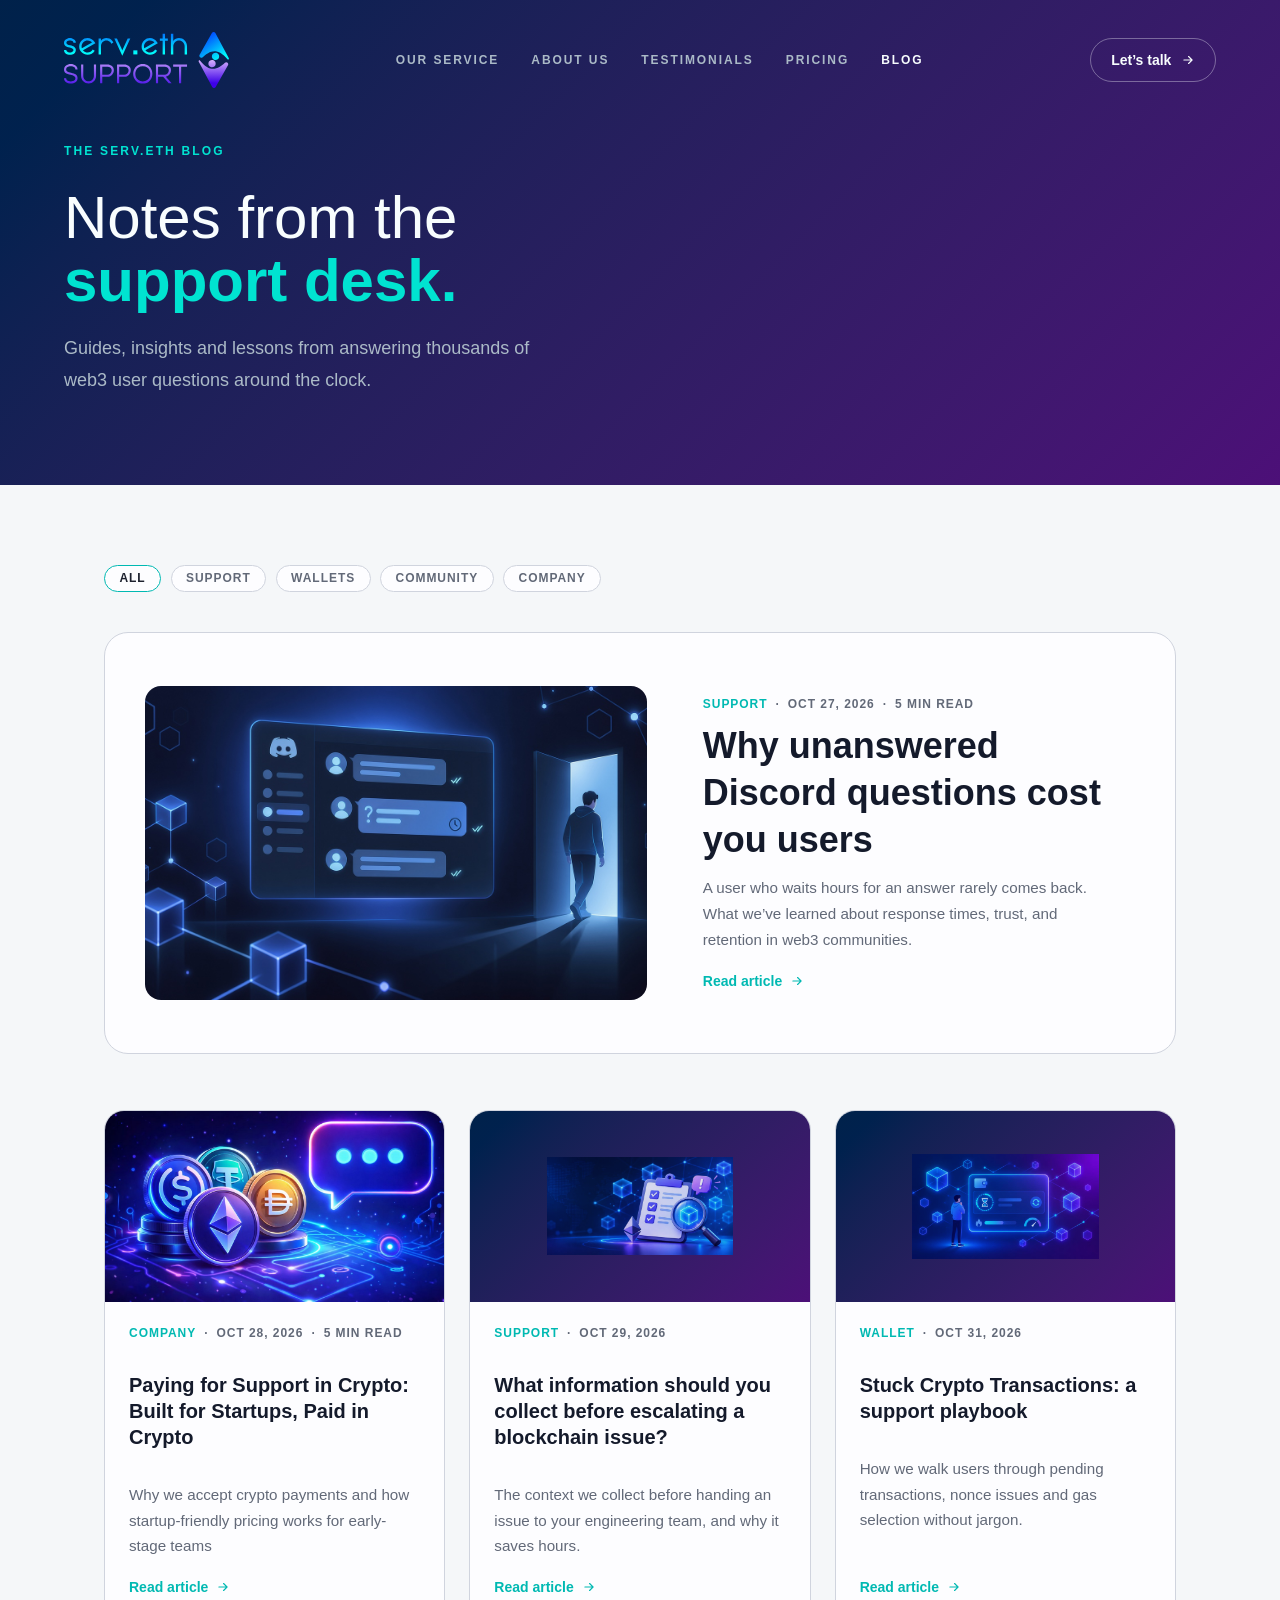
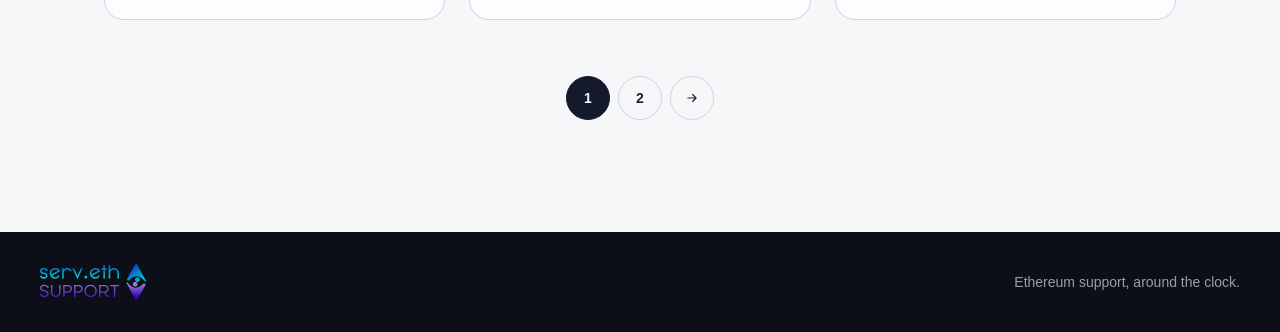
==== blog/index.html @ c9901989 "Update post categories in blog index" ====
<!doctype html>
<html lang="en">
	<head>
		<meta charset="utf-8">
		<meta name="viewport" content="width=device-width, initial-scale=1">
		<meta name="description" content="Guides, insights and lessons from running 24/7 Discord support for Ethereum applications." />
		<meta name="author" content="Serv.eth" />
		<meta property="og:type" content="website" />
		<meta property="og:title" content="Blog — Serv.eth Ethereum Support" />
		<meta property="og:description" content="Guides, insights and lessons from running 24/7 Discord support for Ethereum applications." />
		<meta property="og:image" content="https://serveth.support/img/serveth-gradient-square-transparent-small.png" />
		<meta name="twitter:card" content="summary_large_image" />

		<link rel="icon" href="../img/favicon.png" type="image/png">
		<link rel="stylesheet" href="../styles.css" />
		<link rel="stylesheet" href="blog.css" />

		<title>Blog — Serv.eth Ethereum Support</title>
	</head>
	<body>
		<header class="blog-hero">
				<nav class="nav" aria-label="Primary navigation">
					<a href="../" aria-label="Serv.eth home">
						<img class="nav-logo" src="../img/logo.svg" alt="Serv.eth" />
					</a>
					<div class="nav-links">
						<a class="nav-link" href="../#service">Our service</a>
						<a class="nav-link" href="../#about">About us</a>
						<a class="nav-link" href="../#testimonials">Testimonials</a>
						<a class="nav-link" href="../#pricing">Pricing</a>
						<a class="nav-link is-active" href="./" aria-current="page">Blog</a>
					</div>
					<a class="outline-button" href="../#contact">
						Let’s talk
						<svg class="icon" viewBox="0 0 24 24" aria-hidden="true"><path d="M5 12h14M13 6l6 6-6 6" /></svg>
					</a>
				</nav>
			<div class="blog-hero-inner">
				<p class="eyebrow">The Serv.eth blog</p>
				<h1 class="hero-title">Notes from the<br /><strong>support desk.</strong></h1>
				<p class="hero-sub">Guides, insights and lessons from answering thousands of web3 user questions around the clock.</p>
			</div>
		</header>

		<main class="blog-main">
			<nav class="blog-filters" aria-label="Blog categories">
				<a class="blog-tag is-active" href="./">All</a>
				<a class="blog-tag" href="./">Support</a>
				<a class="blog-tag" href="./">Wallets</a>
				<a class="blog-tag" href="./">Community</a>
				<a class="blog-tag" href="./">Company</a>
			</nav>

			<!-- Featured post -->			
			<article class="post-featured">
				<a class="post-cover" href="why-unanswered-discord-questions-cost-you-users.html" tabindex="-1" aria-hidden="true">
					<img class="cover-photo" src="../img/blog/discord-unanswered-hero.jpg" alt="" width="1200" height="630" />
				</a>
				<div class="post-card-body">
					<p class="post-meta"><span class="post-category">Support</span><span>·</span><time datetime="2026-10-27">Oct 27, 2026</time><span>·</span><span>5 min read</span></p>
					<h2 class="post-title"><a href="why-unanswered-discord-questions-cost-you-users.html">Why unanswered Discord questions cost you users</a></h2>
					<p class="post-excerpt">A user who waits hours for an answer rarely comes back. What we’ve learned about response times, trust, and retention in web3 communities.</p>
					<a class="read-more" href="why-unanswered-discord-questions-cost-you-users.html">
						Read article
						<svg class="icon" viewBox="0 0 24 24" aria-hidden="true"><path d="M5 12h14M13 6l6 6-6 6" /></svg>
					</a>
				</div>
			</article>

			<!-- Post grid -->
			<div class="post-grid">				
				<article class="post-card">
					<a class="post-cover" href="paying-for-support-in-crypto.html" tabindex="-1" aria-hidden="true">
						<img class="cover-photo" src="../img/blog/paying-support.jpg" alt=" loading="lazy" />
					</a>
					<div class="post-card-body">
						<p class="post-meta"><span class="post-category">Company</span><span>·</span><time datetime="2026-10-28">Oct 28, 2026</time><span>·</span><span>5 min read</span></p>
						<h3 class="post-title"><a href="paying-for-support-in-crypto.html">Paying for Support in Crypto: Built for Startups, Paid in Crypto</a></h3>
						<p class="post-excerpt">Why we accept crypto payments and how startup-friendly pricing works for early-stage teams</p>
						<a class="read-more" href="paying-for-support-in-crypto.html">
							Read article
							<svg class="icon" viewBox="0 0 24 24" aria-hidden="true"><path d="M5 12h14M13 6l6 6-6 6" /></svg>
						</a>
					</div>
				</article>
				<article class="post-card">
					<a class="post-cover" href="blockchain-issue-escalation-checklist.html" tabindex="-1" aria-hidden="true">
						<img src="../img/blog/blockchain-support-checklist.jpg" alt="" loading="lazy" />
					</a>
					<div class="post-card-body">
						<p class="post-meta"><span class="post-category">Support</span><span>·</span><time datetime="2026-10-29">Oct 29, 2026</time></p>
						<h3 class="post-title"><a href="blockchain-issue-escalation-checklist.html">What information should you collect before escalating a blockchain issue?</a></h3>
						<p class="post-excerpt">The context we collect before handing an issue to your engineering team, and why it saves hours.</p>
						<a class="read-more" href="blockchain-issue-escalation-checklist.html">
							Read article
							<svg class="icon" viewBox="0 0 24 24" aria-hidden="true"><path d="M5 12h14M13 6l6 6-6 6" /></svg>
						</a>
					</div>
				</article>
				<article class="post-card">
					<a class="post-cover" href="stuck-crypto-transactions.html" tabindex="-1" aria-hidden="true">
						<img src="../img/blog/stuck-transactions.jpg" alt="" loading="lazy" />
					</a>
					<div class="post-card-body">
						<p class="post-meta"><span class="post-category">Wallet</span><span>·</span><time datetime="2026-10-31">Oct 31, 2026</time></p>
						<h3 class="post-title"><a href="stuck-crypto-transactions.html">Stuck Crypto Transactions: a support playbook</a></h3>
						<p class="post-excerpt">How we walk users through pending transactions, nonce issues and gas selection without jargon.</p>
						<a class="read-more" href="stuck-crypto-transactions.html">
							Read article
							<svg class="icon" viewBox="0 0 24 24" aria-hidden="true"><path d="M5 12h14M13 6l6 6-6 6" /></svg>
						</a>
					</div>
				</article>				
			</div>

			<nav class="pagination" aria-label="Blog pagination">
				<a href="./" aria-current="page">1</a>
				<a href="./">2</a>
				<a href="./" aria-label="Next page">
					<svg class="icon" viewBox="0 0 24 24" aria-hidden="true"><path d="M5 12h14M13 6l6 6-6 6" /></svg>
				</a>
			</nav>
		</main>

		<footer class="footer">
			<img src="../img/logo.svg" alt="Serv.eth" />
			<p>Ethereum support, around the clock.</p>
		</footer>
	</body>
</html>
---- styles.css ----
:root {
  --background: oklch(0.975 0.004 260);
	--foreground: oklch(0.25 0.025 270);
	--muted-foreground: oklch(0.52 0.025 265);
	--primary: oklch(0.7 0.14 190);
	--accent: oklch(0.79 0.14 184);
	--accent-foreground: oklch(0.2 0.04 265);
	--border: oklch(0.87 0.014 265);
	--hero-foreground: oklch(0.99 0.005 210);
	--hero-muted: oklch(0.78 0.025 245);
	--highlight: oklch(0.82 0.15 185);
	--about-foreground: oklch(0.98 0.005 220);
	--about-muted: oklch(0.78 0.025 245);
	--footer: oklch(0.17 0.018 270);
	--footer-muted: oklch(0.7 0.02 260);
	--surface: oklch(0.995 0.002 260);
	--strong: oklch(0.22 0.035 270);
	--strong-foreground: oklch(0.98 0.004 240);
	--card-sheen: oklch(1 0 0);
	--font-sans: "Graphik", "Helvetica Neue", Arial, sans-serif;
}

*,
*::before,
*::after { box-sizing: border-box; }

html { scroll-behavior: smooth; -webkit-text-size-adjust: 100%; }

body {
	margin: 0;
	background: var(--background);
	color: var(--foreground);
	font-family: var(--font-sans);
	overflow-x: hidden;
}

a { text-decoration: none; color: inherit; }
img { max-width: 100%; display: block; }
h1, h2, p, ul, blockquote { margin: 0; }
ul { padding: 0; list-style: none; }
::selection { background: var(--accent); color: var(--accent-foreground); }

.icon { width: 1em; height: 1em; flex: none; stroke: currentColor; fill: none; stroke-width: 2; stroke-linecap: round; stroke-linejoin: round; }

/* Hero */
.hero {
	position: relative;
	min-height: 720px;
	padding: 1.5rem 1.25rem 6rem;
	color: var(--hero-foreground);
	background: linear-gradient(135deg, oklch(0.25 0.09 250), oklch(0.34 0.16 305));
}
.hero::after {
  content: "";
	position: absolute;
	inset: auto 0 0;
	height: 1px;
	background: color-mix(in oklch, var(--accent) 55%, transparent);
}
.nav {
	position: relative;
	z-index: 10;
	margin: 0 auto;
	max-width: 72rem;
	display: flex;
	align-items: center;
	justify-content: space-between;
	gap: 1rem;
}
.nav-logo { height: 3rem; width: auto; }
.nav-links { display: none; align-items: center; gap: 2rem; font-size: 0.75rem; font-weight: 600; text-transform: uppercase; }
.nav-link { letter-spacing: 0.16em; color: var(--hero-muted); transition: color 180ms ease; }
.nav-link:hover { color: var(--hero-foreground); }

.hero-grid {
	position: relative;
	margin: 3.5rem auto 0;
	max-width: 72rem;
	display: grid;
	align-items: center;
	gap: 3rem;
	min-height: 590px;
}
.hero-copy { position: relative; z-index: 10; max-width: 36rem; animation: fade-in 700ms ease both; }
.hero-title { font-size: clamp(2.6rem, 8vw, 4.5rem); font-weight: 300; line-height: 1.05; }
.hero-title strong { font-weight: 600; color: var(--highlight); }
.hero-sub { margin-top: 1.75rem; max-width: 32rem; font-size: 1.125rem; line-height: 1.8; color: var(--hero-muted); }
.hero-actions { margin-top: 2.25rem; display: flex; flex-wrap: wrap; gap: 1rem; }
.hero-art { position: relative; margin: 0 auto; width: 100%; max-width: 32rem; animation: fade-in 700ms ease both; }
.hero-art-glow { position: absolute; inset: 14% 10%; border-radius: 50%; background: color-mix(in oklch, var(--accent) 18%, transparent); filter: blur(50px); }
.hero-art img { position: relative; z-index: 10; }

.eyebrow,
.section-kicker { font-size: 0.75rem; font-weight: 700; letter-spacing: 0.18em; text-transform: uppercase; }
.eyebrow { color: var(--highlight); margin-bottom: 1.75rem; }
.section-kicker { margin-bottom: 1.25rem; color: var(--primary); }
.section-kicker { scroll-margin-top: 2.5rem; }

.primary-button,
.outline-button {
	display: inline-flex;
	min-height: 44px;
	align-items: center;
	justify-content: center;
	gap: 0.6rem;
	border-radius: 999px;
	padding: 0.65rem 1.25rem;
	font-size: 0.875rem;
	font-weight: 700;
	transition: transform 180ms ease, background 180ms ease, color 180ms ease;
}
.primary-button { background: var(--accent); color: var(--accent-foreground); }
.outline-button { border: 1px solid color-mix(in oklch, var(--hero-foreground) 35%, transparent); color: var(--hero-foreground); }
.primary-button:hover,
.outline-button:hover { transform: translateY(-2px); }
.outline-button:hover { background: color-mix(in oklch, var(--hero-foreground) 10%, transparent); }
.text-link { display: inline-flex; align-items: center; gap: 0.5rem; padding: 0.65rem 0.25rem; color: var(--hero-foreground); font-size: 0.875rem; font-weight: 600; }

/* Marquee */
.marquee-section { background: var(--background); border-bottom: 1px solid var(--border); padding: 2.5rem 0; }
.marquee-title { margin-bottom: 1.75rem; text-align: center; font-size: 0.75rem; font-weight: 600; text-transform: uppercase; color: var(--muted-foreground); }
.marquee-mask { overflow: hidden; -webkit-mask-image: linear-gradient(to right, transparent, black 8%, black 92%, transparent); mask-image: linear-gradient(to right, transparent, black 8%, black 92%, transparent); }
.marquee-track { display: flex; width: max-content; animation: marquee 55s linear infinite; }
.marquee-mask:hover .marquee-track { animation-play-state: paused; }
.logo-set { display: flex; flex-shrink: 0; align-items: center; }
.client-logo { display: flex; width: 13rem; height: 4rem; flex-shrink: 0; align-items: center; justify-content: center; padding: 0.65rem 1.75rem; }
.client-logo img { width: 100%; height: 100%; object-fit: contain; object-position: center; }

/* Sections */
.content-section { margin-inline: auto; max-width: 72rem; padding: 7rem 1.25rem; } 
.section-title { max-width: 38rem; font-size: clamp(2.35rem, 5vw, 4rem); font-weight: 600; line-height: 1.08; }
.section-copy { margin-top: 1.75rem; max-width: 38rem; font-size: 1.05rem; line-height: 1.85; color: var(--muted-foreground); }

.split { display: grid; align-items: center; gap: 3.5rem; }
.service-art { margin: 0 auto; width: 100%; max-width: 43rem; }
.feature-list { margin-top: 2rem; display: grid; gap: 1rem; font-size: 0.875rem; font-weight: 600; }
.feature-list li { display: flex; align-items: center; gap: 0.75rem; }
.check-icon { display: inline-flex; height: 1.7rem; width: 1.7rem; align-items: center; justify-content: center; border-radius: 999px; background: color-mix(in oklch, var(--primary) 16%, transparent); }

.about-band { padding: 6rem 1.25rem; background: linear-gradient(135deg, oklch(0.18 0.08 279), oklch(0.28 0.12 250)); } 
.about-inner { margin: 0 auto; max-width: 72rem; display: grid; align-items: center; gap: 4rem; }
.about-kicker { color: var(--accent); }
.about-title { color: var(--about-foreground); }
.about-copy { color: var(--about-muted); }
.about-line { margin-top: 1.5rem; font-size: 1.125rem; font-weight: 500; color: var(--about-foreground); }
.about-art { margin: 0 auto; width: 100%; max-width: 24rem; }

.testimonials-section { padding: 7rem 1.25rem; background: var(--background); border-bottom: 1px solid var(--border); }
.testimonials-inner { margin: 0 auto; max-width: 72rem; }
.testimonials-heading { display: grid; gap: 1.5rem; align-items: end; }
.testimonials-heading > p { max-width: 20rem; color: var(--muted-foreground); line-height: 1.6; }
.testimonial-carousel { position: relative; margin-top: 3.5rem; outline: none; }
.testimonial-viewport { overflow-x: auto; overflow-y: hidden; scroll-snap-type: x mandatory; scroll-behavior: smooth; -webkit-overflow-scrolling: touch; scrollbar-width: none; -ms-overflow-style: none; padding-bottom: 0.25rem; }
.testimonial-viewport::-webkit-scrollbar { display: none; }
.testimonial-track { display: flex; gap: 1.25rem; }
.testimonial-card { display: flex; flex: 0 0 100%; min-width: 100%; min-height: 25rem; scroll-snap-align: start; flex-direction: column; justify-content: space-between; border: 1px solid color-mix(in oklch, var(--border) 60%, var(--foreground) 10%); border-radius: 0.75rem; background: linear-gradient(180deg, color-mix(in oklch, var(--card-sheen) 45%, var(--surface)) 0%, var(--surface) 32%); padding: 2rem; box-shadow: inset 0 1px 0 color-mix(in oklch, var(--card-sheen) 70%, transparent), 0 1px 2px color-mix(in oklch, var(--foreground) 8%, transparent), 0 24px 48px -16px color-mix(in oklch, var(--foreground) 26%, transparent); }
.carousel-arrow { position: absolute; top: 50%; z-index: 5; display: grid; width: 3rem; height: 3rem; transform: translateY(-50%); place-items: center; border: 1px solid var(--border); border-radius: 50%; background: color-mix(in oklch, var(--background) 86%, transparent); backdrop-filter: blur(8px); color: var(--foreground); cursor: pointer; box-shadow: 0 10px 28px color-mix(in oklch, var(--foreground) 14%, transparent); transition: opacity 180ms ease, transform 140ms ease, background 180ms ease; }
.carousel-arrow.prev { left: -0.5rem; }
.carousel-arrow.next { right: -0.5rem; }
.carousel-arrow:hover { background: var(--background); }
.carousel-arrow:active { transform: translateY(-50%) scale(0.92); }
.carousel-arrow[disabled] { opacity: 0.35; cursor: default; }
.carousel-arrow .icon { width: 1.25rem; height: 1.25rem; fill: none; stroke: currentColor; stroke-width: 2; stroke-linecap: round; stroke-linejoin: round; }
.testimonial-logo-wrap { display: flex; min-height: 3rem; align-items: center; justify-content: space-between; gap: 1rem; }
.testimonial-logo-wrap img { max-height: 2.25rem; max-width: 8rem; object-fit: contain; object-position: left center; }
.testimonial-logo-wrap span { color: var(--primary); font-size: 3rem; line-height: 1; }
.testimonial-card blockquote {  margin: 1.5rem 0; font-size: clamp(1rem, 1.45vw, 1.35rem); line-height: 1.25; }
.testimonial-person { display: grid; grid-template-columns: 1fr auto; gap: 0.35rem 1rem; border-top: 1px solid var(--border); padding-top: 1.5rem; }
.testimonial-author { font-size: 0.9rem; font-weight: 700; }
.testimonial-role { grid-column: 1; color: var(--muted-foreground); font-size: 0.8rem; }
.testimonial-company { grid-column: 2; grid-row: 1 / span 2; align-self: center; color: var(--primary); font-size: 0.75rem; font-weight: 700; text-transform: uppercase; }

.pricing-head { display: grid; align-items: end; gap: 3rem; }
.pricing-art { display: none; width: 18rem; }
.pricing-layout { margin-top: 3.5rem; display: grid; gap: 1rem; }
.pricing-card { display: flex; min-height: 22rem; flex-direction: column; border: 1px solid var(--border); border-radius: 0.5rem; background: var(--surface); padding: 1.75rem; box-shadow: 0 14px 36px color-mix(in oklch, var(--foreground) 5%, transparent); }
.pricing-card.featured { background: var(--strong); color: var(--strong-foreground); border-color: var(--strong); }
.price-eyebrow { color: var(--primary); font-size: 0.7rem; font-weight: 700; text-transform: uppercase; }
.price-amount { margin-top: 1.5rem; font-size: 3rem; font-weight: 600; }
.price-unit { margin-top: 0.35rem; font-size: 0.75rem; font-weight: 700; text-transform: uppercase; color: var(--primary); }
.price-note { margin-top: 1.5rem; font-size: 0.9rem; font-weight: 700; }
.price-summary { margin: 0.75rem 0 1.75rem; color: var(--muted-foreground); font-size: 0.875rem; line-height: 1.6; }
.featured .price-summary { color: var(--hero-muted); }
.details-button, .pricing-contact-link, .dialog-contact { display: flex; min-height: 2.75rem; align-items: center; justify-content: space-between; border: 1px solid var(--border); border-radius: 0.375rem; padding: 0.65rem 1rem; background: transparent; color: inherit; font: inherit; font-size: 0.875rem; font-weight: 700; cursor: pointer; transition: transform 180ms ease, background 180ms ease, border-color 180ms ease; }
.details-button { margin-top: auto; width: 100%; }
.featured .details-button { border-color: var(--accent); background: var(--accent); color: var(--accent-foreground); }
.details-button:hover { transform: translateY(-2px); border-color: var(--primary); background: color-mix(in oklch, var(--primary) 10%, transparent); }
.featured .details-button:hover { border-color: var(--accent); background: color-mix(in oklch, var(--accent) 82%, var(--accent-foreground)); }
.pricing-foot { display: flex; flex-direction: column; gap: 1.25rem; margin-top: 2rem; color: var(--muted-foreground); font-size: 0.875rem; }
.pricing-dialog { position: fixed; width: min(42rem, calc(100% - 2rem)); max-height: 82vh; overflow-y: auto; border: 1px solid var(--border); border-radius: 0.5rem; padding: 2rem; background: var(--background); color: var(--foreground); box-shadow: 0 25px 80px color-mix(in oklch, var(--foreground) 25%, transparent); }
.pricing-dialog::backdrop { background: color-mix(in oklch, var(--footer) 78%, transparent); }
.pricing-dialog h2 { margin-top: 1rem; font-size: clamp(2rem, 5vw, 3rem); }
.dialog-close { position: absolute; top: 1rem; right: 1rem; width: 2.5rem; height: 2.5rem; border: 0; background: transparent; color: inherit; font-size: 1.75rem; cursor: pointer; }
.dialog-lead { margin-top: 0.5rem; color: var(--muted-foreground); }
.dialog-copy { display: grid; gap: 1rem; margin-top: 2rem; color: var(--muted-foreground); line-height: 1.65; }
.dialog-copy p { padding-left: 1.4rem; position: relative; }
.dialog-copy p::before { content: "✓"; position: absolute; left: 0; color: var(--primary); font-weight: 700; }
.dialog-contact { display: inline-flex; margin-top: 2rem; border-color: var(--primary); background: var(--primary); color: var(--accent-foreground); }
.dialog-contact:hover { transform: translateY(-2px); }

.contact-band { padding: 6rem 1.25rem; text-align: center; color: var(--hero-foreground); background: linear-gradient(125deg, oklch(0.24 0.11 249), oklch(0.31 0.15 309)); }
.contact-inner { margin: 0 auto; max-width: 48rem; }
.contact-title { font-size: clamp(2.25rem, 6vw, 3.75rem); font-weight: 600; }
.contact-actions { margin-top: 2.5rem; display: flex; flex-wrap: wrap; justify-content: center; gap: 1rem; }

.footer { display: flex; flex-direction: column; align-items: center; justify-content: space-between; gap: 1.25rem; padding: 2rem 1.25rem; background: var(--footer); color: var(--footer-muted); font-size: 0.875rem; }
.footer img { height: 2.25rem; width: auto; opacity: 0.8; }

@keyframes marquee { to { transform: translateX(-50%); } }
@keyframes fade-in { from { opacity: 0; transform: translateY(12px); } to { opacity: 1; transform: none; } }

@media (min-width: 768px) {
	.hero { padding-left: 2.5rem; padding-right: 2.5rem; }
	.nav-logo { height: 3.5rem; }
	.nav-links { display: flex; }
	.hero-grid { grid-template-columns: 1.05fr 0.95fr; padding-top: 2rem; margin-top: 0; }
	.hero-art { justify-self: end; }
	.content-section { padding: 9rem 2.5rem; } 
	.split { grid-template-columns: 1fr 1fr; }
	.service-art-col { order: 1; }
	.service-copy-col { order: 2; }
	.about-band { padding: 8rem 2.5rem; } 
	.about-inner { grid-template-columns: 1.1fr 0.9fr; }
	.testimonials-section { padding: 9rem 2.5rem; }
	.testimonials-heading { grid-template-columns: 1fr auto; }
	.testimonial-card { flex-basis: calc(56% - 0.55rem); min-width: calc(56% - 0.55rem); }
	.carousel-arrow.prev { left: -1.25rem; }
	.carousel-arrow.next { right: -1.25rem; }
	.pricing-head { grid-template-columns: 1fr auto; }
	.pricing-art { display: block; }
	.pricing-layout { grid-template-columns: repeat(2, minmax(0, 1fr)); }
	.pricing-card.featured { grid-row: span 2; }
	.pricing-foot { flex-direction: row; align-items: center; justify-content: space-between; }
	.contact-band { padding: 7rem 2.5rem; }
	.footer { flex-direction: row; padding-left: 2.5rem; padding-right: 2.5rem; }
}

@media (min-width: 1024px) {
	.testimonial-card { flex-basis: calc(40% - 0.84rem); min-width: calc(40% - 0.84rem); }
	.pricing-layout { grid-template-columns: 1.3fr repeat(2, minmax(0, 1fr)); }
}

@media (prefers-reduced-motion: reduce) {
	html { scroll-behavior: auto; }
	.marquee-track { animation-play-state: paused; }
	.hero-copy, .hero-art { animation: none; }
	.testimonial-viewport { scroll-behavior: auto; }
	.carousel-arrow { transition: none; }
}
---- blog/blog.css ----
/* Blog — builds on styles.css tokens */
.blog-hero {
	padding: 1.5rem 1.25rem 4.5rem;
	color: var(--hero-foreground);
	background: linear-gradient(135deg, oklch(0.25 0.09 250), oklch(0.34 0.16 305));
}
.blog-hero-inner {
	margin: 3.5rem auto 0;
	max-width: 72rem;
}
.blog-hero .hero-title { font-size: clamp(2.4rem, 6vw, 3.75rem); }
.blog-hero .hero-sub { margin-top: 1.25rem; }
.nav-link.is-active { color: var(--hero-foreground); }

.blog-main {
	margin: 0 auto;
	max-width: 72rem;
	padding: 4rem 1.25rem 6rem;
}
.blog-filters {
	display: flex;
	flex-wrap: wrap;
	gap: 0.6rem;
	margin-bottom: 2.5rem;
}
.blog-tag {
	display: inline-flex;
	align-items: center;
	border: 1px solid var(--border);
	border-radius: 999px;
	padding: 0.35rem 0.9rem;
	font-size: 0.75rem;
	font-weight: 600;
	letter-spacing: 0.08em;
	text-transform: uppercase;
	color: var(--muted-foreground);
	background: var(--surface);
	transition: color 180ms ease, border-color 180ms ease;
}
.blog-tag:hover,
.blog-tag.is-active { color: var(--foreground); border-color: var(--primary); }

.post-featured {
	display: grid;
	gap: 2rem;
	margin-bottom: 3.5rem;
	padding: 2rem;
	border: 1px solid var(--border);
	border-radius: 1.5rem;
	background: var(--surface);
	transition: transform 180ms ease, box-shadow 180ms ease;
}
.post-featured:hover { transform: translateY(-3px); box-shadow: 0 20px 40px -24px color-mix(in oklch, var(--strong) 40%, transparent); }
.post-featured .post-cover { aspect-ratio: 16 / 10; }
.post-featured .post-title { font-size: clamp(1.6rem, 3vw, 2.25rem); }

.post-grid {
	display: grid;
	gap: 1.5rem;
}
.post-card {
	display: flex;
	flex-direction: column;
	border: 1px solid var(--border);
	border-radius: 1.25rem;
	background: var(--surface);
	overflow: hidden;
	transition: transform 180ms ease, box-shadow 180ms ease;
}
.post-card:hover { transform: translateY(-3px); box-shadow: 0 20px 40px -24px color-mix(in oklch, var(--strong) 40%, transparent); }
.post-card-body { display: flex; flex: 1; flex-direction: column; gap: 0.75rem; padding: 1.5rem; }

.post-cover {
	display: grid;
	place-items: center;
	aspect-ratio: 16 / 9;
	border-radius: 1rem;
	background: linear-gradient(135deg, oklch(0.25 0.09 250), oklch(0.34 0.16 305));
	overflow: hidden;
}
.post-card .post-cover { border-radius: 0; }
.post-cover img { width: 55%; height: auto; opacity: 0.9; }

.post-meta {
	display: flex;
	flex-wrap: wrap;
	align-items: center;
	gap: 0.5rem;
	font-size: 0.75rem;
	font-weight: 600;
	letter-spacing: 0.08em;
	text-transform: uppercase;
	color: var(--muted-foreground);
}
.post-meta .post-category { color: var(--primary); }
.post-title { font-size: 1.25rem; font-weight: 600; line-height: 1.3; color: var(--strong); }
.post-excerpt { font-size: 0.95rem; line-height: 1.7; color: var(--muted-foreground); }
.read-more {
	display: inline-flex;
	align-items: center;
	gap: 0.5rem;
	margin-top: auto;
	padding-top: 0.5rem;
	font-size: 0.875rem;
	font-weight: 700;
	color: var(--primary);
}

.pagination {
	display: flex;
	justify-content: center;
	gap: 0.5rem;
	margin-top: 3.5rem;
}
.pagination a {
	display: grid;
	place-items: center;
	min-width: 44px;
	min-height: 44px;
	border: 1px solid var(--border);
	border-radius: 999px;
	font-size: 0.875rem;
	font-weight: 600;
}
.pagination a[aria-current="page"] { background: var(--strong); color: var(--strong-foreground); border-color: var(--strong); }

/* Single post */
.article-header { max-width: 46rem; }
.article-header .post-meta { color: var(--hero-muted); margin-bottom: 1.25rem; }
.article-header .post-meta .post-category { color: var(--highlight); }
.back-link { display: inline-flex; align-items: center; gap: 0.5rem; margin-bottom: 2rem; font-size: 0.875rem; font-weight: 600; color: var(--hero-muted); }
.back-link:hover { color: var(--hero-foreground); }
.author { display: flex; align-items: center; gap: 0.75rem; margin-top: 2rem; font-size: 0.9rem; }
.author-avatar { display: grid; place-items: center; width: 44px; height: 44px; border-radius: 50%; background: var(--accent); color: var(--accent-foreground); font-weight: 700; }
.author-role { color: var(--hero-muted); font-size: 0.8rem; }

/* Wide cover photo inside the article header */
.article-header .hero-cover {
	margin: 2.5rem 0 0;
	border-radius: 1.25rem;
	overflow: hidden;
	box-shadow: 0 24px 48px -24px color-mix(in oklch, oklch(0.48 0.22 305) 45%, transparent);
}
.article-header .hero-cover img { display: block; width: 100%; height: auto; }

/* Mid-article call to action */
.article .article-cta-mid { margin-top: 3rem; }
.article .article-cta-mid h2 { color: var(--hero-foreground); }
.article .article-cta-mid p { color: var(--hero-muted); }
.article .article-cta-mid .primary-button { color: var(--accent-foreground); text-decoration: none; }

.article {
	margin: 0 auto;
	max-width: 46rem;
	padding: 4rem 1.25rem 5rem;
	font-size: 1.075rem;
	line-height: 1.85;
}
.article > * + * { margin-top: 1.5rem; }
.article h2 { margin-top: 3rem; font-size: 1.75rem; font-weight: 600; line-height: 1.25; color: var(--strong); }
.article h3 { margin-top: 2.25rem; font-size: 1.3rem; font-weight: 600; border-left: 4px solid var(--primary); padding-left:.8rem; margin-top:1.8rem; color: var(--strong); }
.article a { color: var(--primary); text-decoration: underline; text-underline-offset: 3px; }
.article ul,
.article ul { list-style: disc; }
.article ul li + li { margin-top: 0.5rem; }
.article blockquote {
	padding: 1.25rem 1.5rem;
	border-left: 3px solid var(--accent);
	border-radius: 0 1rem 1rem 0;
	background: var(--surface);
	font-size: 1.2rem;
	font-style: italic;
	color: var(--strong);
}
.article code { padding: 0.15rem 0.4rem; border-radius: 0.35rem; background: color-mix(in oklch, var(--border) 60%, transparent); font-size: 0.9em; }
.article pre { padding: 1.25rem; border-radius: 1rem; background: var(--footer); color: var(--strong-foreground); overflow-x: auto; font-size: 0.9rem; line-height: 1.6; }
.article pre code { padding: 0; background: none; }
.article figure { margin: 2.5rem 0 0; }
.article figcaption { margin-top: 0.75rem; font-size: 0.85rem; text-align: center; color: var(--muted-foreground); }

.article-footer {
	margin: 0 auto;
	max-width: 46rem;
	padding: 0 1.25rem 5rem;
}
.article-tags { display: flex; flex-wrap: wrap; gap: 0.6rem; padding-top: 2rem; border-top: 1px solid var(--border); }
.article-cta {
	margin-top: 3rem;
	padding: 2rem;
	border-radius: 1.5rem;
	background: linear-gradient(135deg, oklch(0.25 0.09 250), oklch(0.34 0.16 305));
	color: var(--hero-foreground);
}
.article-cta h2 { font-size: 1.5rem; font-weight: 600; }
.article-cta p { margin: 0.75rem 0 1.5rem; color: var(--hero-muted); line-height: 1.7; }

.related { margin: 0 auto; max-width: 72rem; padding: 0 1.25rem 6rem; }
.related .section-title { margin-bottom: 2rem; font-size: 1.75rem; }

/* Full-bleed photo covers (e.g. generated hero images) */
.post-cover .cover-photo {
	width: 100%;
	height: 100%;
	object-fit: cover;
	opacity: 1;
}

/* Support queue stat chart */
.stat-chart {
	display: grid;
	gap: 1rem;
	padding: 1.5rem;
	border: 1px solid var(--border);
	border-radius: 1rem;
	background: var(--surface);
}
.stat-row {
	display: grid;
	gap: 0.4rem;
}
.stat-label {
	display: flex;
	justify-content: space-between;
	gap: 1rem;
	font-size: 0.875rem;
	font-weight: 600;
	color: var(--strong);
}
.stat-bar {
	display: block;
	height: 0.75rem;
	border-radius: 999px;
	background: color-mix(in oklch, var(--border) 60%, transparent);
	overflow: hidden;
}
.stat-bar-fill {
	display: block;
	height: 100%;
	border-radius: inherit;
	background: linear-gradient(90deg, var(--primary), oklch(0.34 0.16 305));
}
.stat-row.is-bug .stat-bar-fill { background: var(--strong); }

@media (min-width: 768px) {
	.blog-hero { padding: 2rem 2.5rem 5.5rem; }
	.blog-main { padding: 5rem 2.5rem 7rem; }
	.post-featured { grid-template-columns: 1.1fr 1fr; align-items: center; padding: 2.5rem; }
	.post-grid { grid-template-columns: repeat(2, 1fr); }
	.related { padding-left: 2.5rem; padding-right: 2.5rem; }
}

@media (min-width: 1024px) {
	.post-grid { grid-template-columns: repeat(3, 1fr); }
}

/* Cover image keeps its natural shape */
.article figure img {
	width: 100%;
	height: auto;
	border-radius: 1rem;
}

/* Numbered steps with purple circles */
.article ol {
	list-style: none;
	counter-reset: step-counter;
	padding-left: 0;
	margin: 2rem 0;
	display: flex;
	flex-direction: column;
	gap: 1.25rem;
}
.article ol li {
	counter-increment: step-counter;
	display: flex;
	align-items: flex-start;
	gap: 1.25rem;
	line-height: 1.7;
}
.article ol li::before {
	content: counter(step-counter);
	flex-shrink: 0;
	display: inline-flex;
	align-items: center;
	justify-content: center;
	width: 2.1rem;
	height: 2.1rem;
	border-radius: 50%;
	background: linear-gradient(135deg, oklch(0.34 0.15 295), oklch(0.48 0.22 305));
	color: var(--strong-foreground);
	font-weight: 700;
	font-size: 0.95rem;
	margin-top: 0.15rem;
	box-shadow: 0 4px 12px color-mix(in oklch, oklch(0.48 0.22 305) 25%, transparent);
}

/* Comparison table */
.compare-table {
	overflow-x: auto;
	border: 1px solid var(--border);
	border-radius: 1rem;
	background: var(--surface);
}
.compare-table table {
	width: 100%;
	min-width: 38rem;
	border-collapse: collapse;
	font-size: 0.95rem;
	text-align: left;
}
.compare-table th,
.compare-table td {
	padding: 0.9rem 1.1rem;
	border-bottom: 1px solid var(--border);
	color: var(--muted-foreground);
}
.compare-table thead th {
	font-size: 0.75rem;
	font-weight: 700;
	letter-spacing: 0.08em;
	text-transform: uppercase;
	color: var(--strong);
	background: color-mix(in oklch, var(--border) 40%, transparent);
}
.compare-table tbody th {
	color: var(--strong);
	font-weight: 600;
	white-space: nowrap;
}
.compare-table tbody tr:last-child th,
.compare-table tbody tr:last-child td {
	border-bottom: none;
}
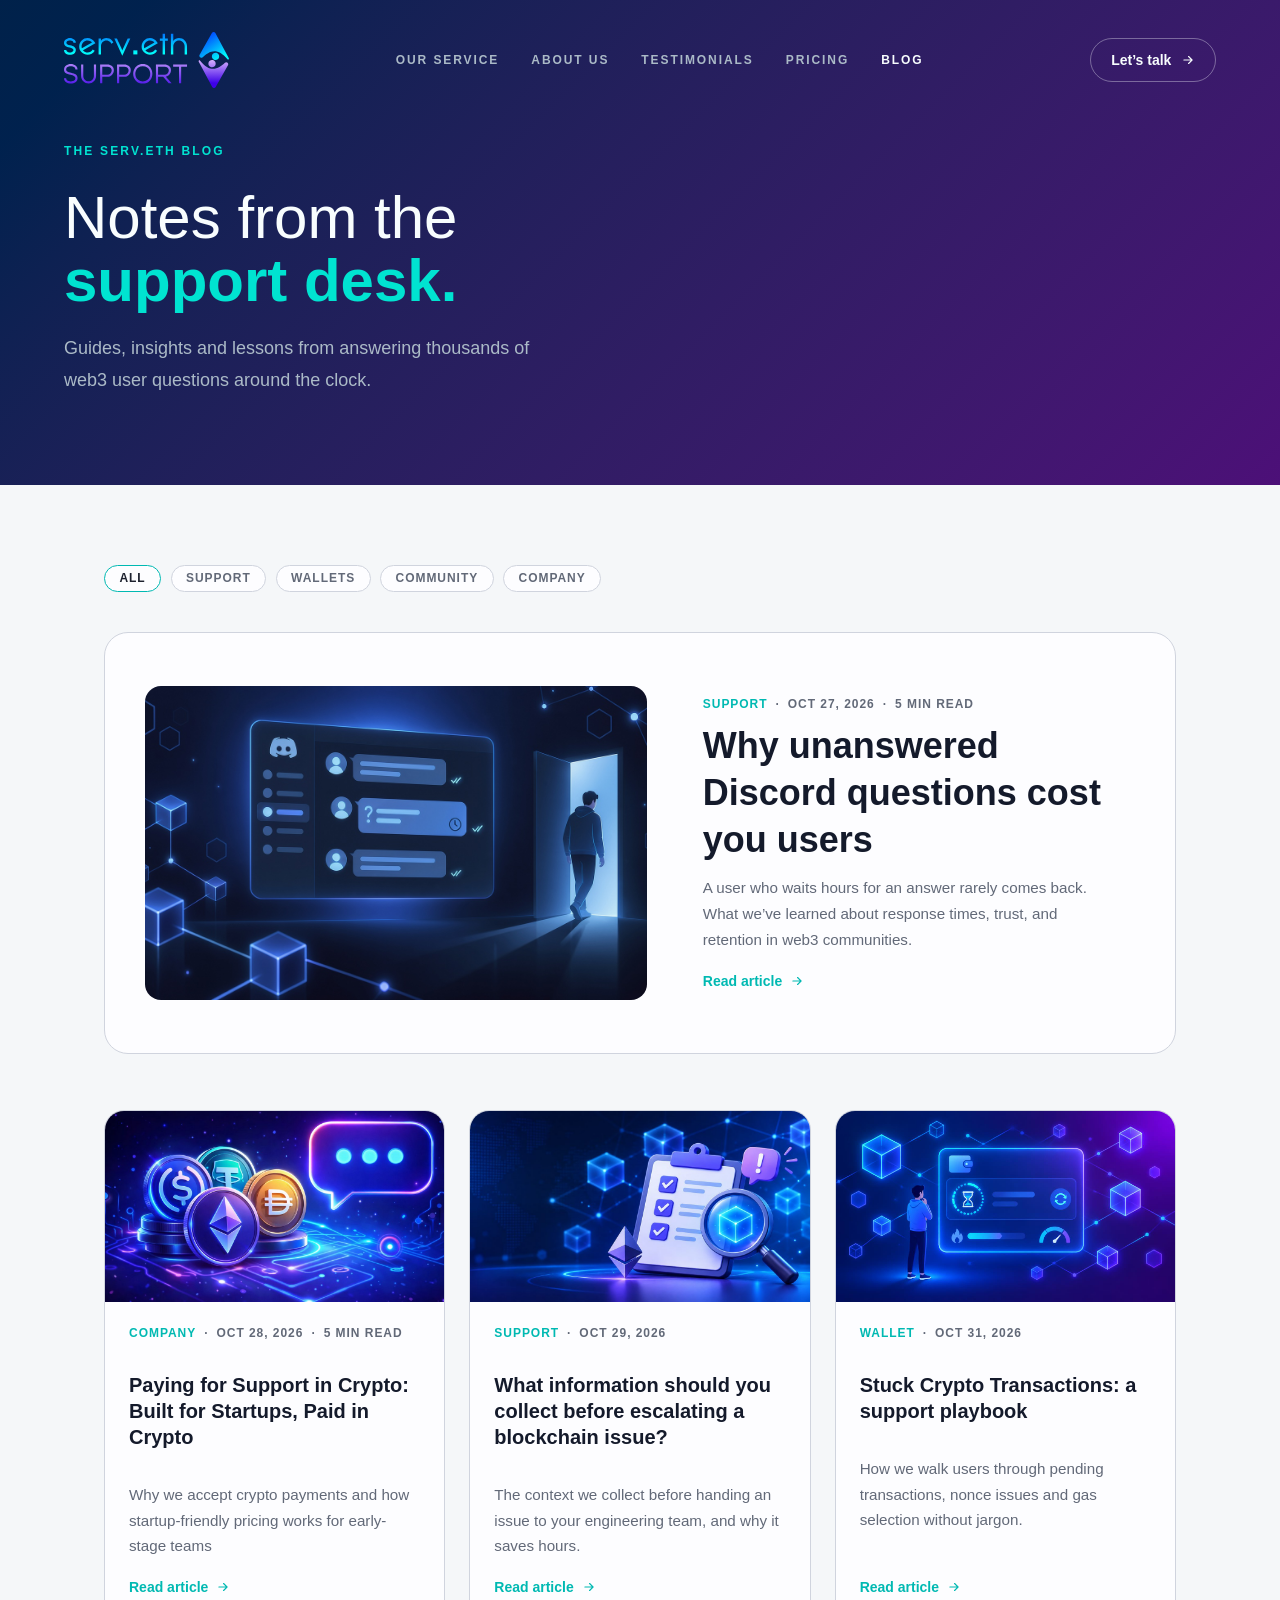
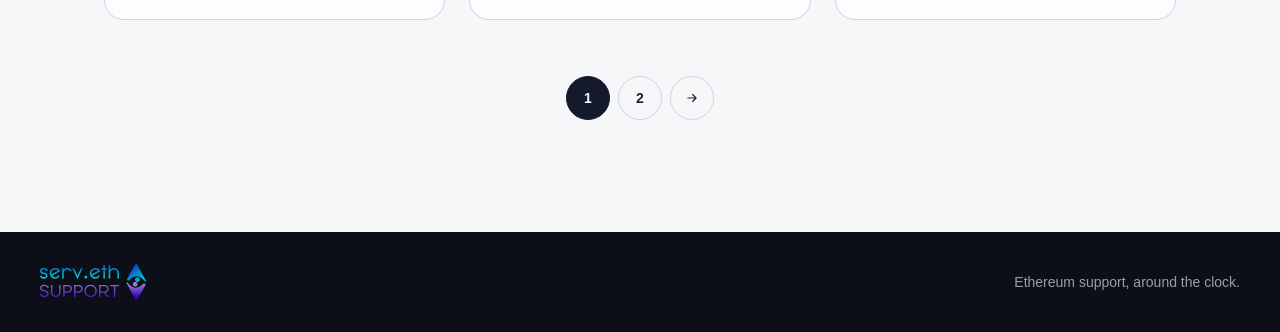
==== commit ac4171be: "Add class to images in blog index" ====
--- a/blog/index.html
+++ b/blog/index.html
@@ -85,7 +85,7 @@
 				</article>
 				<article class="post-card">
 					<a class="post-cover" href="blockchain-issue-escalation-checklist.html" tabindex="-1" aria-hidden="true">
-						<img src="../img/blog/blockchain-support-checklist.jpg" alt="" loading="lazy" />
+						<img class="cover-photo" src="../img/blog/blockchain-support-checklist.jpg" alt="" loading="lazy" />
 					</a>
 					<div class="post-card-body">
 						<p class="post-meta"><span class="post-category">Support</span><span>·</span><time datetime="2026-10-29">Oct 29, 2026</time></p>
@@ -99,7 +99,7 @@
 				</article>
 				<article class="post-card">
 					<a class="post-cover" href="stuck-crypto-transactions.html" tabindex="-1" aria-hidden="true">
-						<img src="../img/blog/stuck-transactions.jpg" alt="" loading="lazy" />
+						<img class="cover-photo" src="../img/blog/stuck-transactions.jpg" alt="" loading="lazy" />
 					</a>
 					<div class="post-card-body">
 						<p class="post-meta"><span class="post-category">Wallet</span><span>·</span><time datetime="2026-10-31">Oct 31, 2026</time></p>
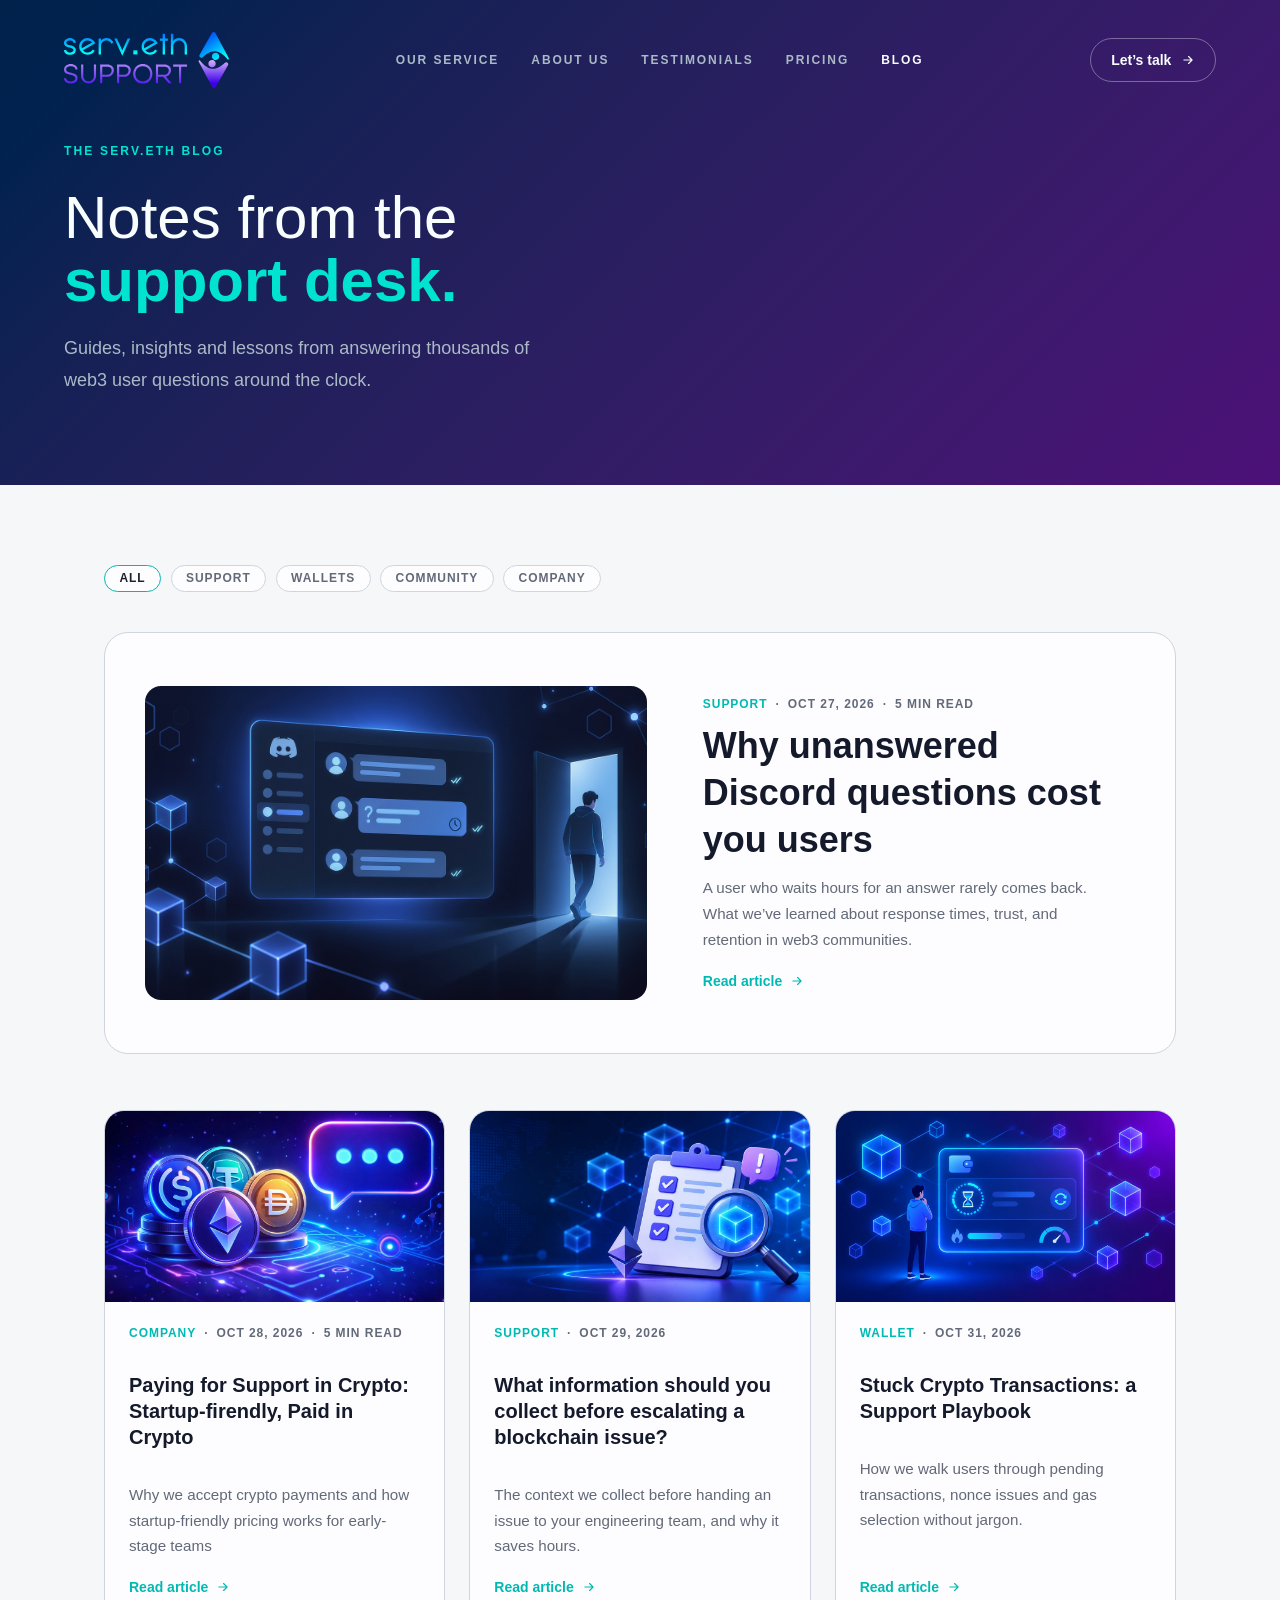
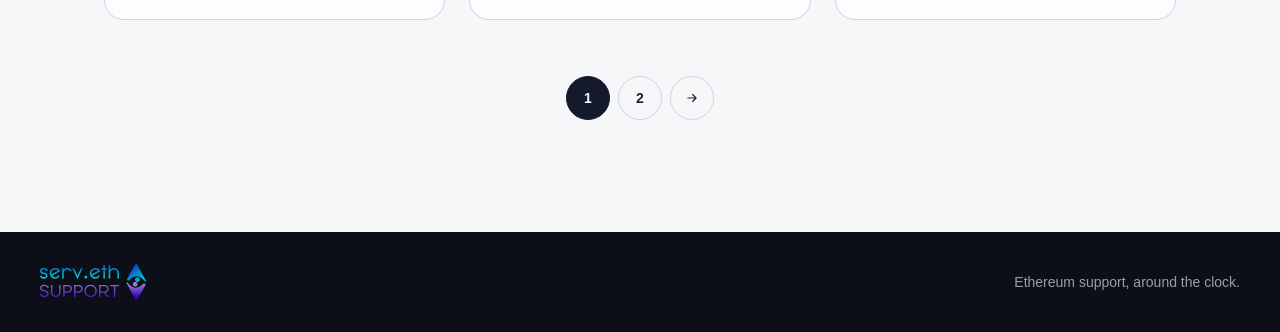
==== commit 46894065: "Update post titles for clarity and consistency" ====
--- a/blog/index.html
+++ b/blog/index.html
@@ -75,7 +75,7 @@
 					</a>
 					<div class="post-card-body">
 						<p class="post-meta"><span class="post-category">Company</span><span>·</span><time datetime="2026-10-28">Oct 28, 2026</time><span>·</span><span>5 min read</span></p>
-						<h3 class="post-title"><a href="paying-for-support-in-crypto.html">Paying for Support in Crypto: Built for Startups, Paid in Crypto</a></h3>
+						<h3 class="post-title"><a href="paying-for-support-in-crypto.html">Paying for Support in Crypto: Startup-firendly, Paid in Crypto</a></h3>
 						<p class="post-excerpt">Why we accept crypto payments and how startup-friendly pricing works for early-stage teams</p>
 						<a class="read-more" href="paying-for-support-in-crypto.html">
 							Read article
@@ -103,7 +103,7 @@
 					</a>
 					<div class="post-card-body">
 						<p class="post-meta"><span class="post-category">Wallet</span><span>·</span><time datetime="2026-10-31">Oct 31, 2026</time></p>
-						<h3 class="post-title"><a href="stuck-crypto-transactions.html">Stuck Crypto Transactions: a support playbook</a></h3>
+						<h3 class="post-title"><a href="stuck-crypto-transactions.html">Stuck Crypto Transactions: a Support Playbook</a></h3>
 						<p class="post-excerpt">How we walk users through pending transactions, nonce issues and gas selection without jargon.</p>
 						<a class="read-more" href="stuck-crypto-transactions.html">
 							Read article
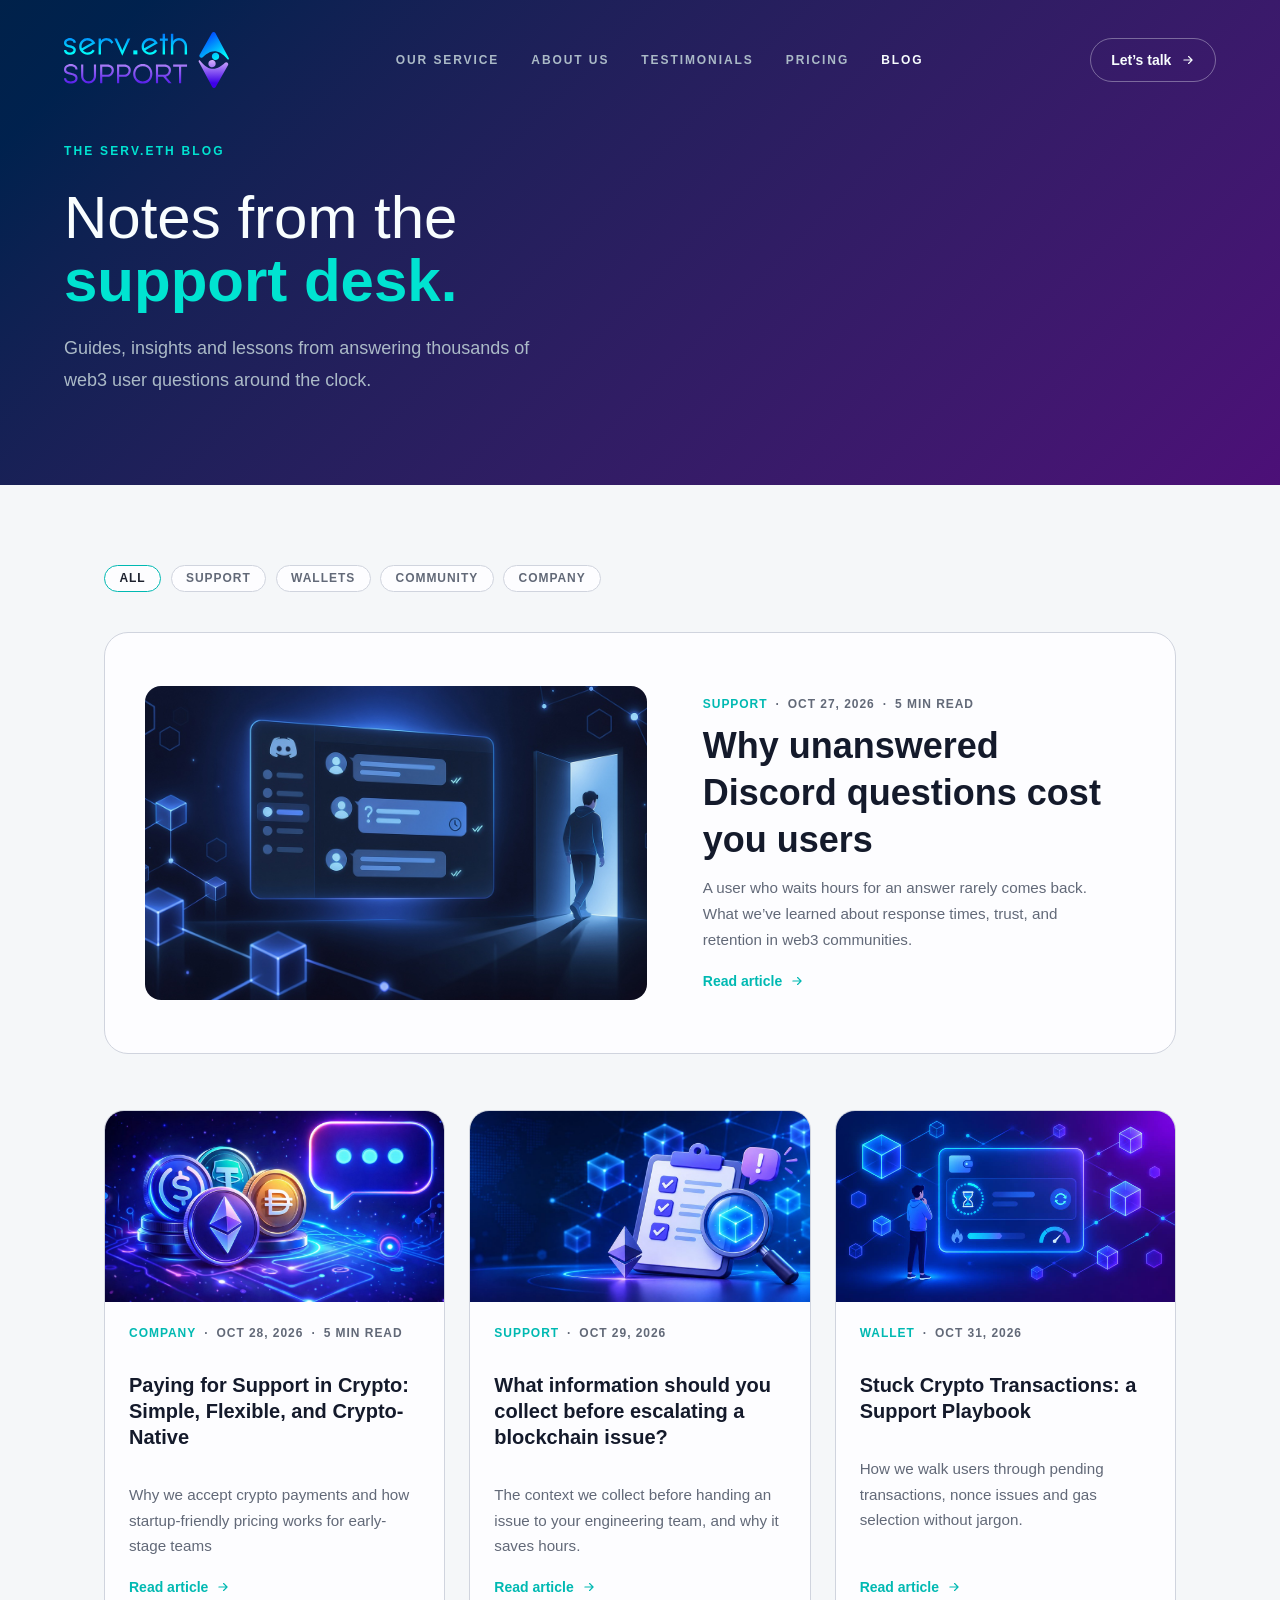
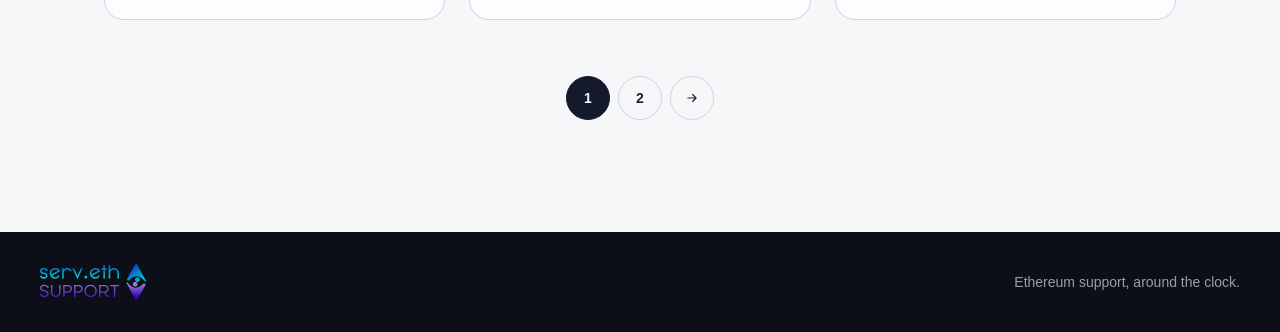
==== commit 438bfdcd: "Update blog post title for clarity and relevance" ====
--- a/blog/index.html
+++ b/blog/index.html
@@ -75,7 +75,7 @@
 					</a>
 					<div class="post-card-body">
 						<p class="post-meta"><span class="post-category">Company</span><span>·</span><time datetime="2026-10-28">Oct 28, 2026</time><span>·</span><span>5 min read</span></p>
-						<h3 class="post-title"><a href="paying-for-support-in-crypto.html">Paying for Support in Crypto: Startup-firendly, Paid in Crypto</a></h3>
+						<h3 class="post-title"><a href="paying-for-support-in-crypto.html">Paying for Support in Crypto: Simple, Flexible, and Crypto-Native</a></h3>
 						<p class="post-excerpt">Why we accept crypto payments and how startup-friendly pricing works for early-stage teams</p>
 						<a class="read-more" href="paying-for-support-in-crypto.html">
 							Read article
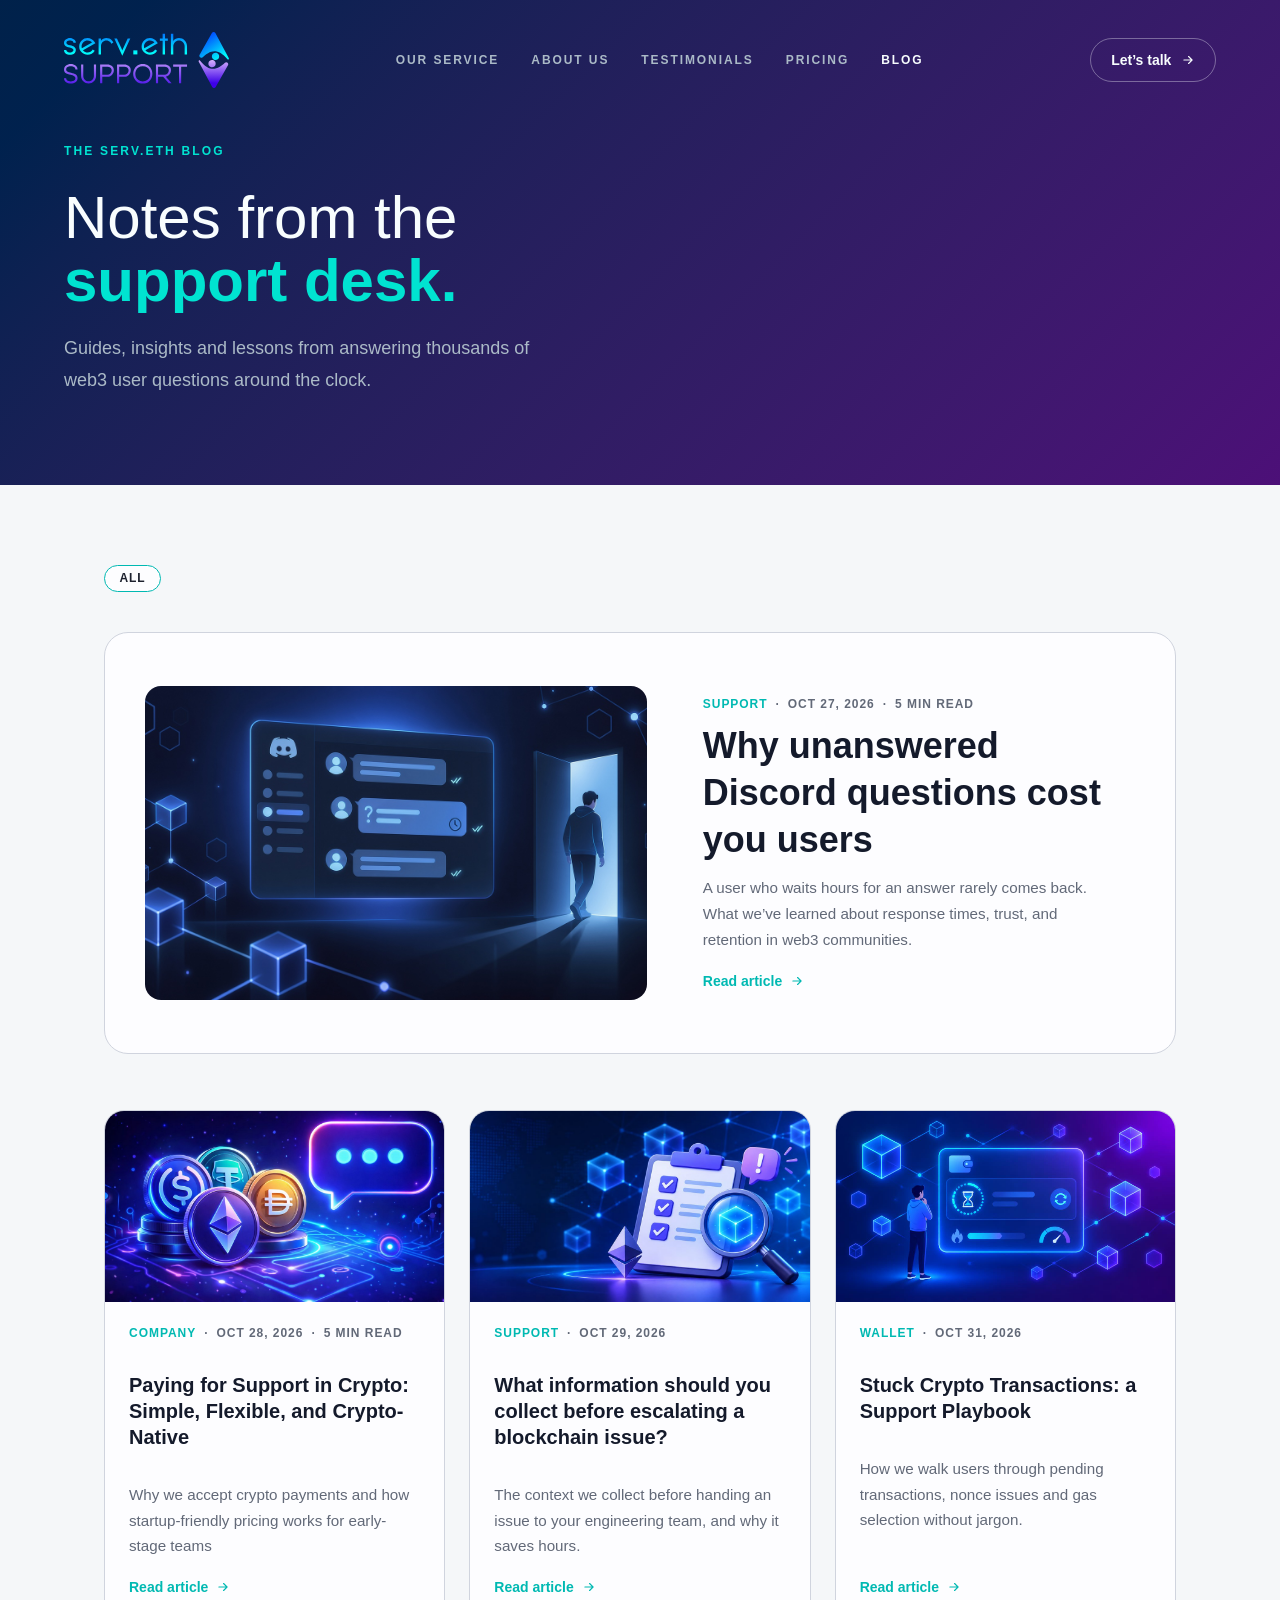
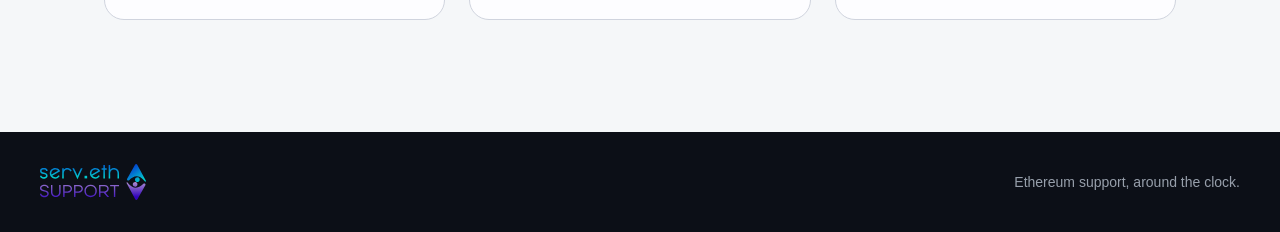
==== commit 959c0e83: "Clean up blog index by removing links and pagination Removed unnecessary navigation links and pagina" ====
--- a/blog/index.html
+++ b/blog/index.html
@@ -45,10 +45,6 @@
 		<main class="blog-main">
 			<nav class="blog-filters" aria-label="Blog categories">
 				<a class="blog-tag is-active" href="./">All</a>
-				<a class="blog-tag" href="./">Support</a>
-				<a class="blog-tag" href="./">Wallets</a>
-				<a class="blog-tag" href="./">Community</a>
-				<a class="blog-tag" href="./">Company</a>
 			</nav>
 
 			<!-- Featured post -->			
@@ -112,14 +108,6 @@
 					</div>
 				</article>				
 			</div>
-
-			<nav class="pagination" aria-label="Blog pagination">
-				<a href="./" aria-current="page">1</a>
-				<a href="./">2</a>
-				<a href="./" aria-label="Next page">
-					<svg class="icon" viewBox="0 0 24 24" aria-hidden="true"><path d="M5 12h14M13 6l6 6-6 6" /></svg>
-				</a>
-			</nav>
 		</main>
 
 		<footer class="footer">
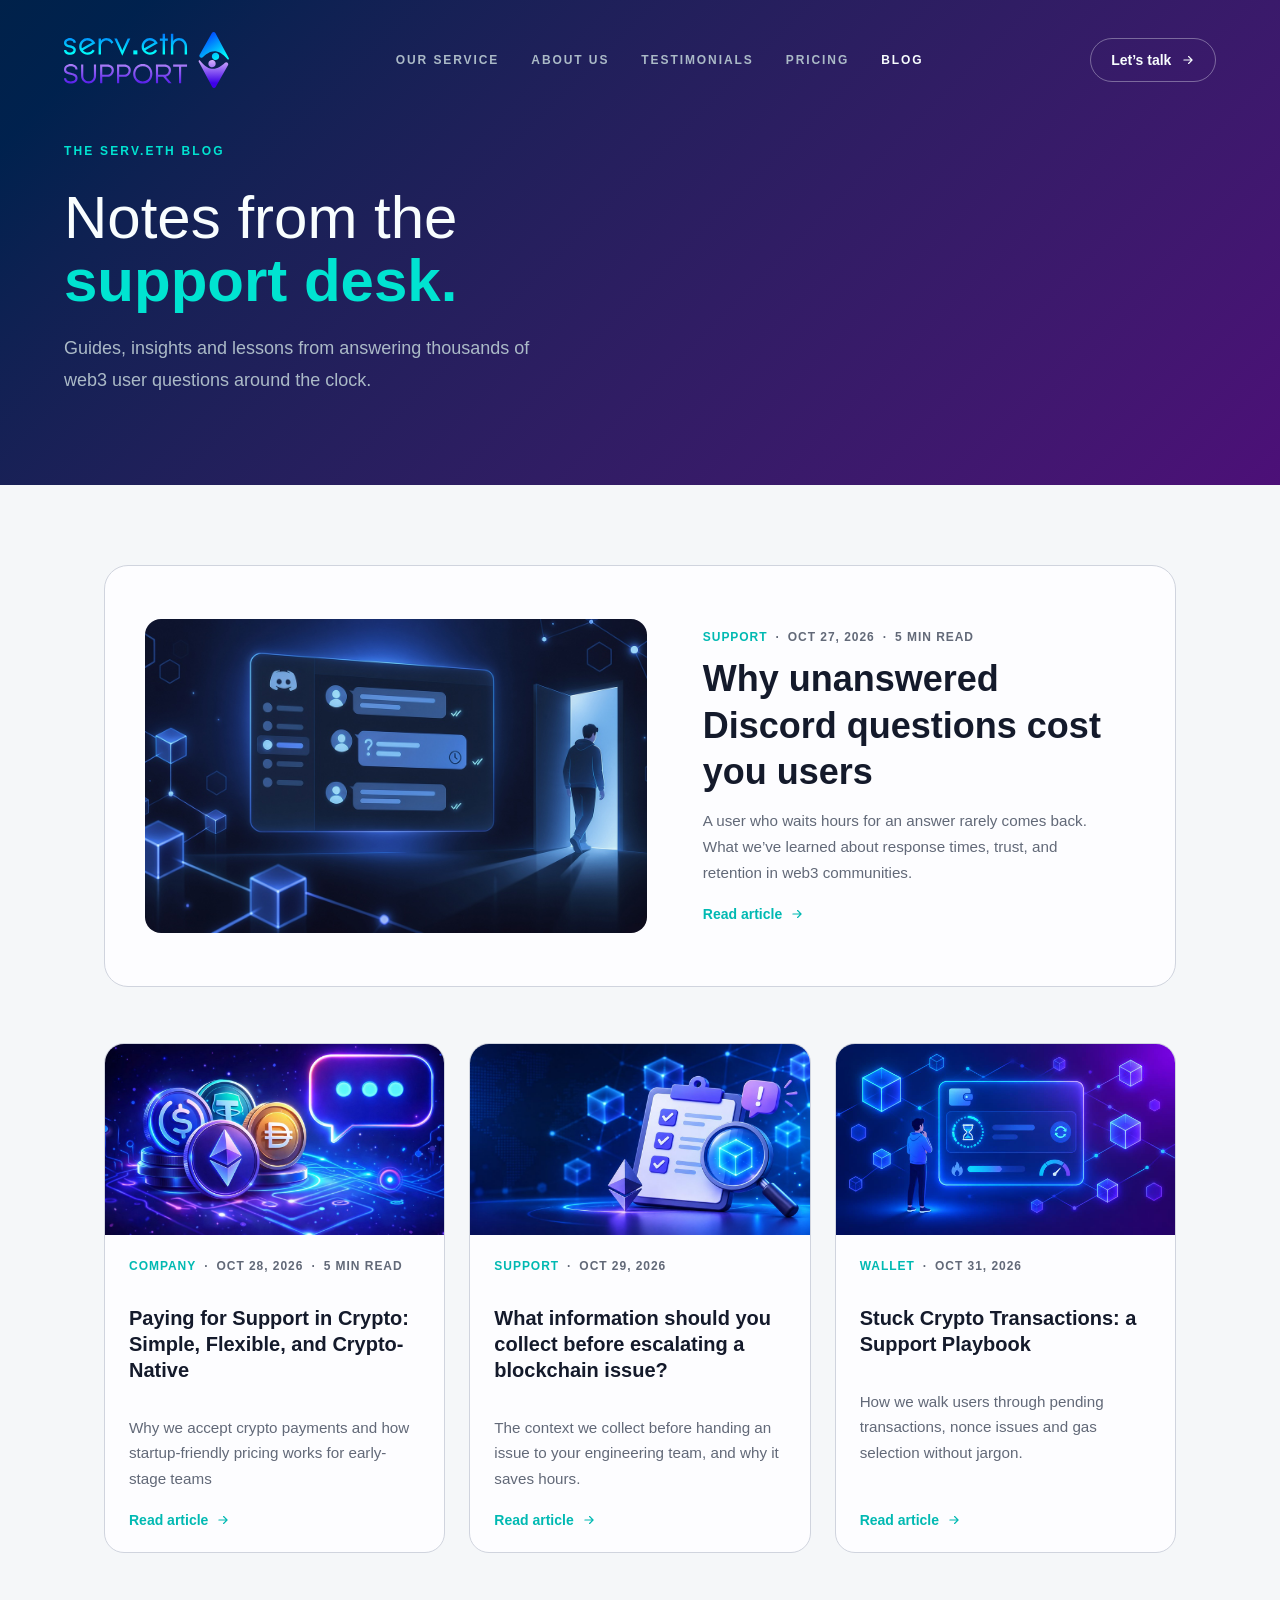
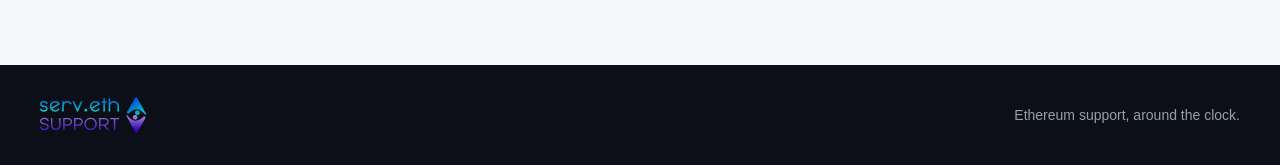
==== commit 57b8e13c: "Remove blog filters navigation Removed the blog filters navigation from the main section." ====
--- a/blog/index.html
+++ b/blog/index.html
@@ -43,9 +43,6 @@
 		</header>
 
 		<main class="blog-main">
-			<nav class="blog-filters" aria-label="Blog categories">
-				<a class="blog-tag is-active" href="./">All</a>
-			</nav>
 
 			<!-- Featured post -->			
 			<article class="post-featured">
--- a/blog/blog.css
+++ b/blog/blog.css
@@ -105,24 +105,6 @@
 	font-weight: 700;
 	color: var(--primary);
 }
-
-.pagination {
-	display: flex;
-	justify-content: center;
-	gap: 0.5rem;
-	margin-top: 3.5rem;
-}
-.pagination a {
-	display: grid;
-	place-items: center;
-	min-width: 44px;
-	min-height: 44px;
-	border: 1px solid var(--border);
-	border-radius: 999px;
-	font-size: 0.875rem;
-	font-weight: 600;
-}
-.pagination a[aria-current="page"] { background: var(--strong); color: var(--strong-foreground); border-color: var(--strong); }
 
 /* Single post */
 .article-header { max-width: 46rem; }
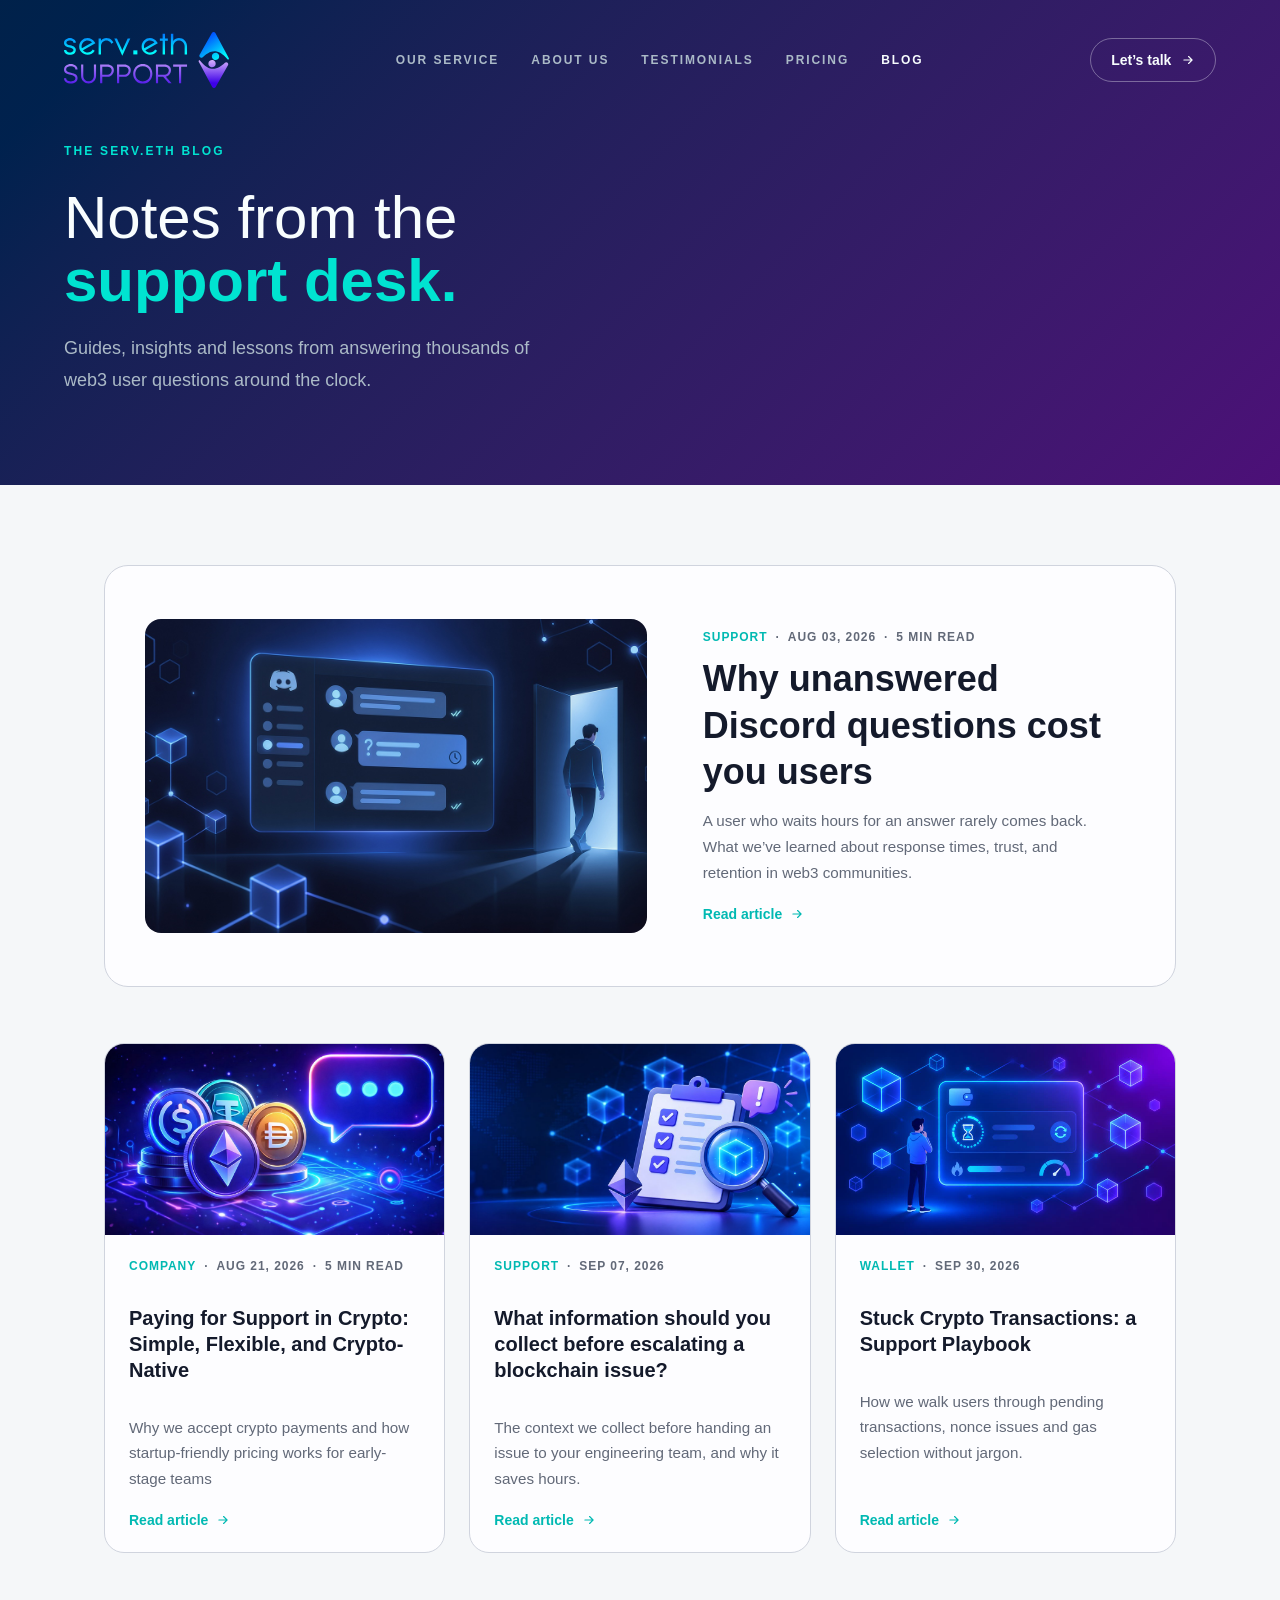
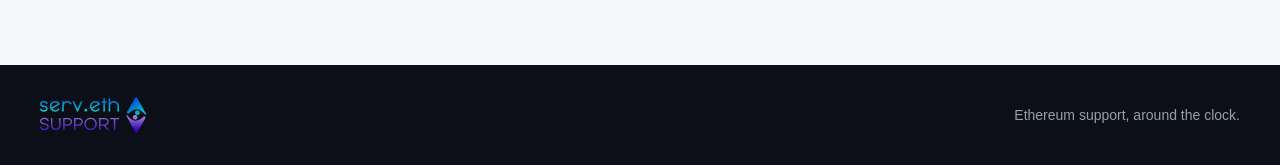
==== commit df3a121d: "Update post dates in index.html" ====
--- a/blog/index.html
+++ b/blog/index.html
@@ -50,7 +50,7 @@
 					<img class="cover-photo" src="../img/blog/discord-unanswered-hero.jpg" alt="" width="1200" height="630" />
 				</a>
 				<div class="post-card-body">
-					<p class="post-meta"><span class="post-category">Support</span><span>·</span><time datetime="2026-10-27">Oct 27, 2026</time><span>·</span><span>5 min read</span></p>
+					<p class="post-meta"><span class="post-category">Support</span><span>·</span><time datetime="2026-08-03">Aug 03, 2026</time><span>·</span><span>5 min read</span></p>
 					<h2 class="post-title"><a href="why-unanswered-discord-questions-cost-you-users.html">Why unanswered Discord questions cost you users</a></h2>
 					<p class="post-excerpt">A user who waits hours for an answer rarely comes back. What we’ve learned about response times, trust, and retention in web3 communities.</p>
 					<a class="read-more" href="why-unanswered-discord-questions-cost-you-users.html">
@@ -67,7 +67,7 @@
 						<img class="cover-photo" src="../img/blog/paying-support.jpg" alt=" loading="lazy" />
 					</a>
 					<div class="post-card-body">
-						<p class="post-meta"><span class="post-category">Company</span><span>·</span><time datetime="2026-10-28">Oct 28, 2026</time><span>·</span><span>5 min read</span></p>
+						<p class="post-meta"><span class="post-category">Company</span><span>·</span><time datetime="2026-08-21">Aug 21, 2026</time><span>·</span><span>5 min read</span></p>
 						<h3 class="post-title"><a href="paying-for-support-in-crypto.html">Paying for Support in Crypto: Simple, Flexible, and Crypto-Native</a></h3>
 						<p class="post-excerpt">Why we accept crypto payments and how startup-friendly pricing works for early-stage teams</p>
 						<a class="read-more" href="paying-for-support-in-crypto.html">
@@ -81,7 +81,7 @@
 						<img class="cover-photo" src="../img/blog/blockchain-support-checklist.jpg" alt="" loading="lazy" />
 					</a>
 					<div class="post-card-body">
-						<p class="post-meta"><span class="post-category">Support</span><span>·</span><time datetime="2026-10-29">Oct 29, 2026</time></p>
+						<p class="post-meta"><span class="post-category">Support</span><span>·</span><time datetime="2026-09-07">Sep 07, 2026</time></p>
 						<h3 class="post-title"><a href="blockchain-issue-escalation-checklist.html">What information should you collect before escalating a blockchain issue?</a></h3>
 						<p class="post-excerpt">The context we collect before handing an issue to your engineering team, and why it saves hours.</p>
 						<a class="read-more" href="blockchain-issue-escalation-checklist.html">
@@ -95,7 +95,7 @@
 						<img class="cover-photo" src="../img/blog/stuck-transactions.jpg" alt="" loading="lazy" />
 					</a>
 					<div class="post-card-body">
-						<p class="post-meta"><span class="post-category">Wallet</span><span>·</span><time datetime="2026-10-31">Oct 31, 2026</time></p>
+						<p class="post-meta"><span class="post-category">Wallet</span><span>·</span><time datetime="2026-09-30">Sep 30, 2026</time></p>
 						<h3 class="post-title"><a href="stuck-crypto-transactions.html">Stuck Crypto Transactions: a Support Playbook</a></h3>
 						<p class="post-excerpt">How we walk users through pending transactions, nonce issues and gas selection without jargon.</p>
 						<a class="read-more" href="stuck-crypto-transactions.html">
--- a/blog/blog.css
+++ b/blog/blog.css
@@ -1,4 +1,4 @@
-/* Blog — builds on styles.css tokens */
+/* Blog — builds on styles.css tokens */	
 .blog-hero {
 	padding: 1.5rem 1.25rem 4.5rem;
 	color: var(--hero-foreground);
@@ -17,28 +17,6 @@
 	max-width: 72rem;
 	padding: 4rem 1.25rem 6rem;
 }
-.blog-filters {
-	display: flex;
-	flex-wrap: wrap;
-	gap: 0.6rem;
-	margin-bottom: 2.5rem;
-}
-.blog-tag {
-	display: inline-flex;
-	align-items: center;
-	border: 1px solid var(--border);
-	border-radius: 999px;
-	padding: 0.35rem 0.9rem;
-	font-size: 0.75rem;
-	font-weight: 600;
-	letter-spacing: 0.08em;
-	text-transform: uppercase;
-	color: var(--muted-foreground);
-	background: var(--surface);
-	transition: color 180ms ease, border-color 180ms ease;
-}
-.blog-tag:hover,
-.blog-tag.is-active { color: var(--foreground); border-color: var(--primary); }
 
 .post-featured {
 	display: grid;
@@ -142,17 +120,18 @@
 .article h2 { margin-top: 3rem; font-size: 1.75rem; font-weight: 600; line-height: 1.25; color: var(--strong); }
 .article h3 { margin-top: 2.25rem; font-size: 1.3rem; font-weight: 600; border-left: 4px solid var(--primary); padding-left:.8rem; margin-top:1.8rem; color: var(--strong); }
 .article a { color: var(--primary); text-decoration: underline; text-underline-offset: 3px; }
-.article ul,
-.article ul { list-style: disc; }
-.article ul li + li { margin-top: 0.5rem; }
 .article blockquote {
-	padding: 1.25rem 1.5rem;
-	border-left: 3px solid var(--accent);
-	border-radius: 0 1rem 1rem 0;
-	background: var(--surface);
-	font-size: 1.2rem;
-	font-style: italic;
-	color: var(--strong);
+  margin: 2rem 0;
+  padding: 1.25rem 1.5rem;
+  border-left: 3px solid var(--primary); /* clean teal accent */
+  border-radius: 0 0.75rem 0.75rem 0;
+  background: color-mix(in oklch, var(--foreground) 4%, var(--background)); /* soft slate tint */
+  font-size: 1.125rem;
+  font-style: italic;
+  line-height: 1.65;
+  color: var(--strong);
+}
+
 }
 .article code { padding: 0.15rem 0.4rem; border-radius: 0.35rem; background: color-mix(in oklch, var(--border) 60%, transparent); font-size: 0.9em; }
 .article pre { padding: 1.25rem; border-radius: 1rem; background: var(--footer); color: var(--strong-foreground); overflow-x: auto; font-size: 0.9rem; line-height: 1.6; }
@@ -165,15 +144,20 @@
 	max-width: 46rem;
 	padding: 0 1.25rem 5rem;
 }
-.article-tags { display: flex; flex-wrap: wrap; gap: 0.6rem; padding-top: 2rem; border-top: 1px solid var(--border); }
+.article-footer::before {
+	content: "";
+	display: block;
+	margin-bottom: 3rem;
+	border-top: 1px solid var(--border);
+}
 .article-cta {
-	margin-top: 3rem;
 	padding: 2rem;
 	border-radius: 1.5rem;
+	background: oklch(0.3 0.12 280); /* fallback */
 	background: linear-gradient(135deg, oklch(0.25 0.09 250), oklch(0.34 0.16 305));
 	color: var(--hero-foreground);
 }
-.article-cta h2 { font-size: 1.5rem; font-weight: 600; }
+.article-cta h2 { margin: 0; font-size: 1.5rem; font-weight: 600; line-height: 1.25; }
 .article-cta p { margin: 0.75rem 0 1.5rem; color: var(--hero-muted); line-height: 1.7; }
 
 .related { margin: 0 auto; max-width: 72rem; padding: 0 1.25rem 6rem; }
@@ -242,38 +226,125 @@
 	border-radius: 1rem;
 }
 
-/* Numbered steps with purple circles */
+/* 1. Modern Bulleted List (Applies automatically to all standard <ul>) */
+.article ul:not(.checklist) {
+  list-style: none;
+  padding-left: 0;
+  margin: 1.5rem 0 2rem;
+  display: flex;
+  flex-direction: column;
+  gap: 0.75rem;
+}
+
+.article ul:not(.checklist) > li {
+  position: relative;
+  padding-left: 1.5rem;
+  line-height: 1.7;
+}
+
+.article ul:not(.checklist) > li::before {
+  content: "";
+  position: absolute;
+  top: 0.65em;
+  left: 0.2rem;
+  width: 7px;
+  height: 7px;
+  border-radius: 50%;
+  background-color: var(--primary);
+}
+
+/* Nested lists inside blockquotes or standard lists */
+.article blockquote ul {
+  margin: 0.75rem 0;
+}
+
+/* 2. Numbered Process Step Cards (Applies automatically to all <ol>) */
 .article ol {
-	list-style: none;
-	counter-reset: step-counter;
-	padding-left: 0;
-	margin: 2rem 0;
-	display: flex;
-	flex-direction: column;
-	gap: 1.25rem;
-}
-.article ol li {
-	counter-increment: step-counter;
-	display: flex;
-	align-items: flex-start;
-	gap: 1.25rem;
-	line-height: 1.7;
-}
-.article ol li::before {
-	content: counter(step-counter);
-	flex-shrink: 0;
-	display: inline-flex;
-	align-items: center;
-	justify-content: center;
-	width: 2.1rem;
-	height: 2.1rem;
-	border-radius: 50%;
-	background: linear-gradient(135deg, oklch(0.34 0.15 295), oklch(0.48 0.22 305));
-	color: var(--strong-foreground);
-	font-weight: 700;
-	font-size: 0.95rem;
-	margin-top: 0.15rem;
-	box-shadow: 0 4px 12px color-mix(in oklch, oklch(0.48 0.22 305) 25%, transparent);
+  list-style: none;
+  counter-reset: article-step;
+  padding-left: 0;
+  margin: 2rem 0;
+  display: flex;
+  flex-direction: column;
+  gap: 0.85rem;
+}
+
+.article ol > li {
+  counter-increment: article-step;
+  position: relative;
+  display: block;
+  padding: 1.1rem 1.25rem 1.1rem 4.25rem; /* leaves room for the number badge */
+  border: 1px solid var(--border);
+  border-radius: 0.75rem;
+  background-color: var(--surface);
+  line-height: 1.7;
+  transition: border-color 150ms ease;
+}
+
+.article ol > li:hover {
+  border-color: color-mix(in oklch, var(--primary) 40%, var(--border));
+}
+
+.article ol > li::before {
+  content: counter(article-step, decimal-leading-zero);
+  position: absolute;
+  top: 1.1rem;
+  left: 1.15rem;
+  display: grid;
+  place-items: center;
+  width: 2.25rem;
+  height: 2.25rem;
+  border-radius: 50%;
+  background: color-mix(in oklch, var(--primary) 12%, transparent);
+  color: var(--primary);
+  font-size: 0.8rem;
+  font-weight: 700;
+  line-height: 1;
+}
+
+.article ol > li > strong:first-child {
+  display: inline;
+  margin-right: 0.35rem;
+}
+
+/* 3. Grouped Checklist Box (Applies to <ul class="checklist">) */
+.article ul.checklist {
+  list-style: none;
+  padding-left: 0;
+  margin: 2rem 0 2.5rem;
+  border: 1px solid var(--border);
+  border-radius: 0.875rem;
+  background-color: var(--surface);
+  overflow: hidden;
+  box-shadow: 0 4px 16px -8px color-mix(in oklch, var(--strong) 15%, transparent);
+}
+
+.article ul.checklist > li {
+  position: relative;
+  display: flex;
+  align-items: flex-start;
+  gap: 0.85rem;
+  padding: 1rem 1.25rem;
+  line-height: 1.65;
+}
+
+.article ul.checklist > li + li {
+  border-top: 1px solid var(--border);
+}
+
+/* Pure CSS checkmark badge (no SVGs or icons needed in HTML) */
+.article ul.checklist > li::before {
+  content: "";
+  flex-shrink: 0;
+  width: 1.25rem;
+  height: 1.25rem;
+  margin-top: 0.2rem;
+  border-radius: 0.35rem;
+  background-color: color-mix(in oklch, var(--primary) 15%, transparent);
+  background-image: url("data:image/svg+xml,%3Csvg xmlns='http://www.w3.org/2000/svg' viewBox='0 0 24 24' fill='none' stroke='%2322c5a2' stroke-width='3' stroke-linecap='round' stroke-linejoin='round'%3E%3Cpolyline points='20 6 9 17 4 12'/%3E%3C/svg%3E");
+  background-size: 0.8rem;
+  background-position: center;
+  background-repeat: no-repeat;
 }
 
 /* Comparison table */
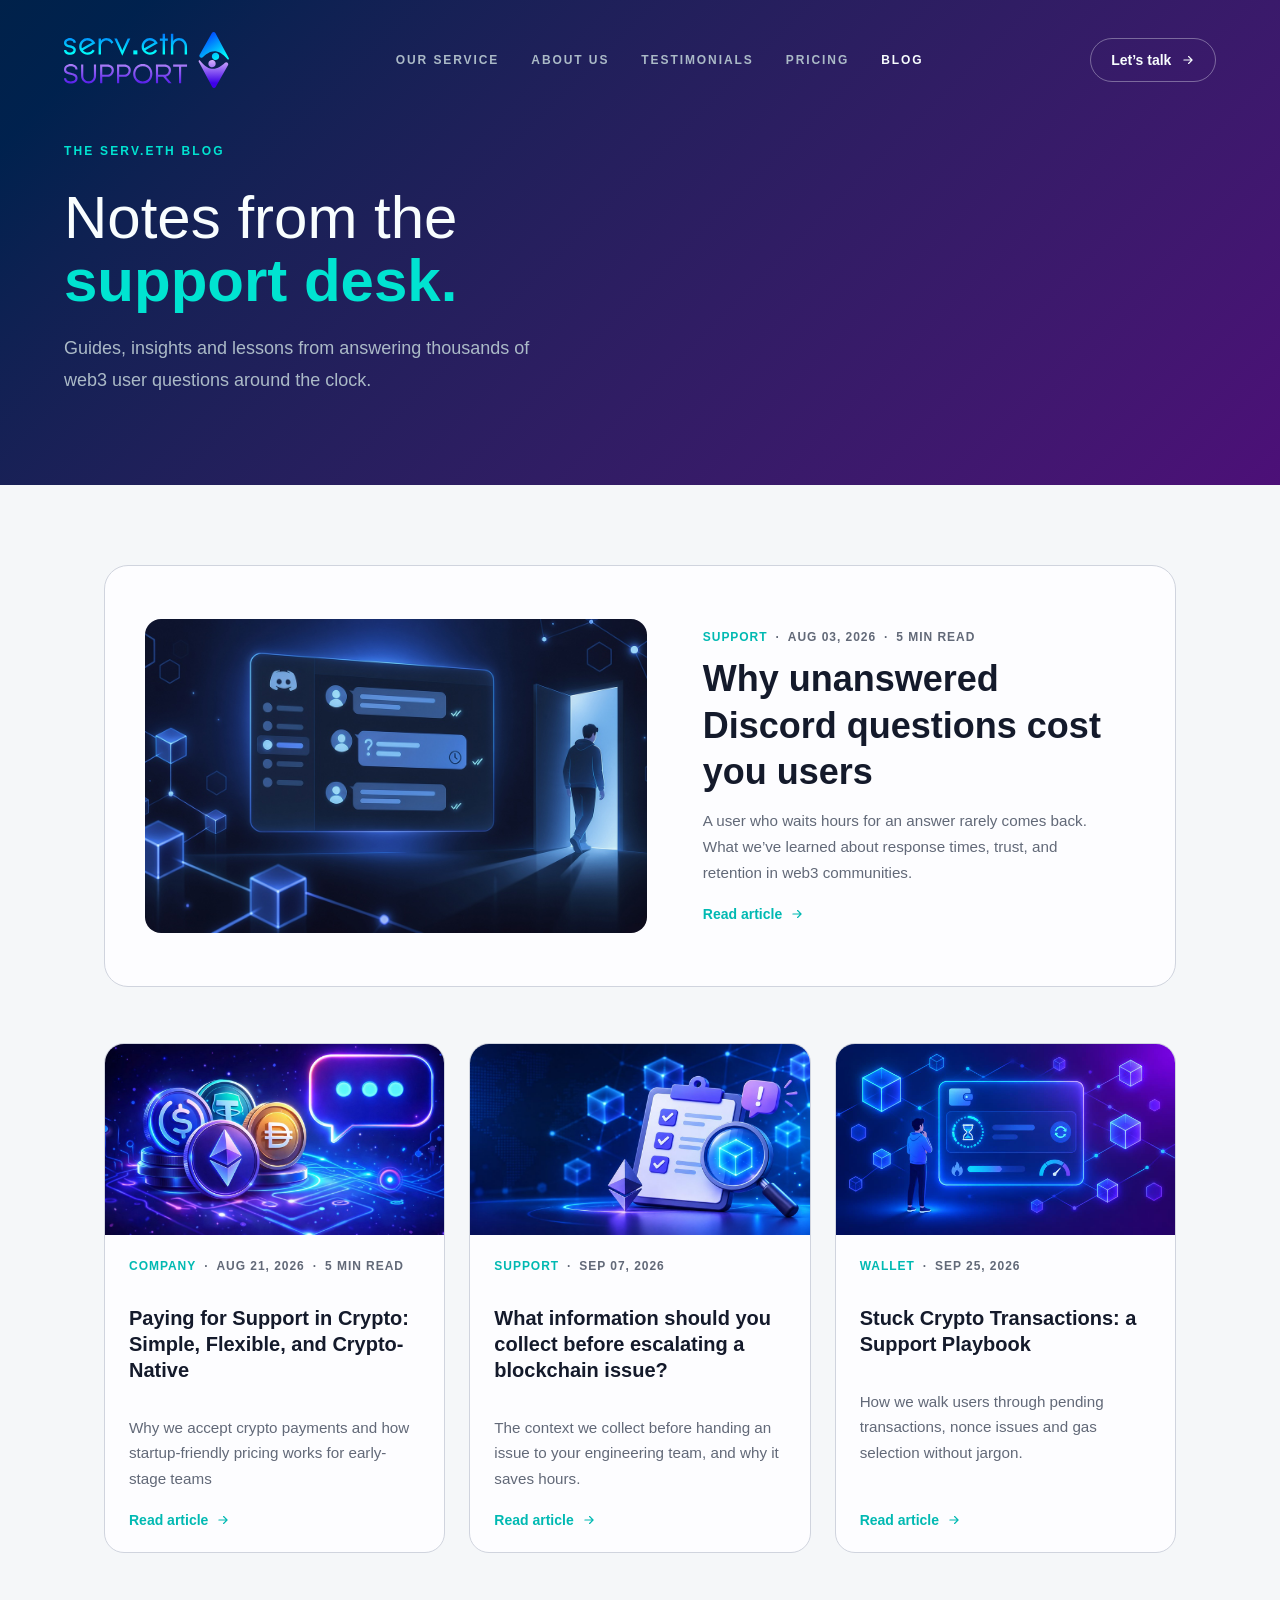
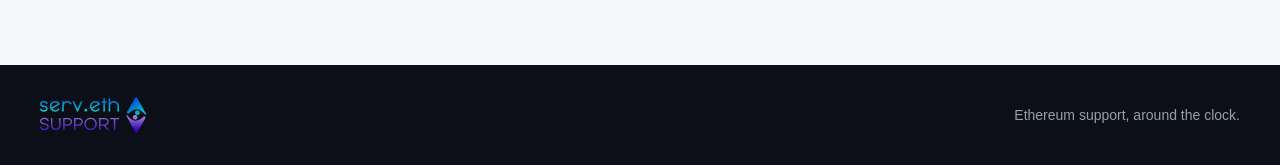
==== commit ee27b43d: "Update post date in blog index" ====
--- a/blog/index.html
+++ b/blog/index.html
@@ -95,7 +95,7 @@
 						<img class="cover-photo" src="../img/blog/stuck-transactions.jpg" alt="" loading="lazy" />
 					</a>
 					<div class="post-card-body">
-						<p class="post-meta"><span class="post-category">Wallet</span><span>·</span><time datetime="2026-09-30">Sep 30, 2026</time></p>
+						<p class="post-meta"><span class="post-category">Wallet</span><span>·</span><time datetime="2026-09-25">Sep 25, 2026</time></p>
 						<h3 class="post-title"><a href="stuck-crypto-transactions.html">Stuck Crypto Transactions: a Support Playbook</a></h3>
 						<p class="post-excerpt">How we walk users through pending transactions, nonce issues and gas selection without jargon.</p>
 						<a class="read-more" href="stuck-crypto-transactions.html">
